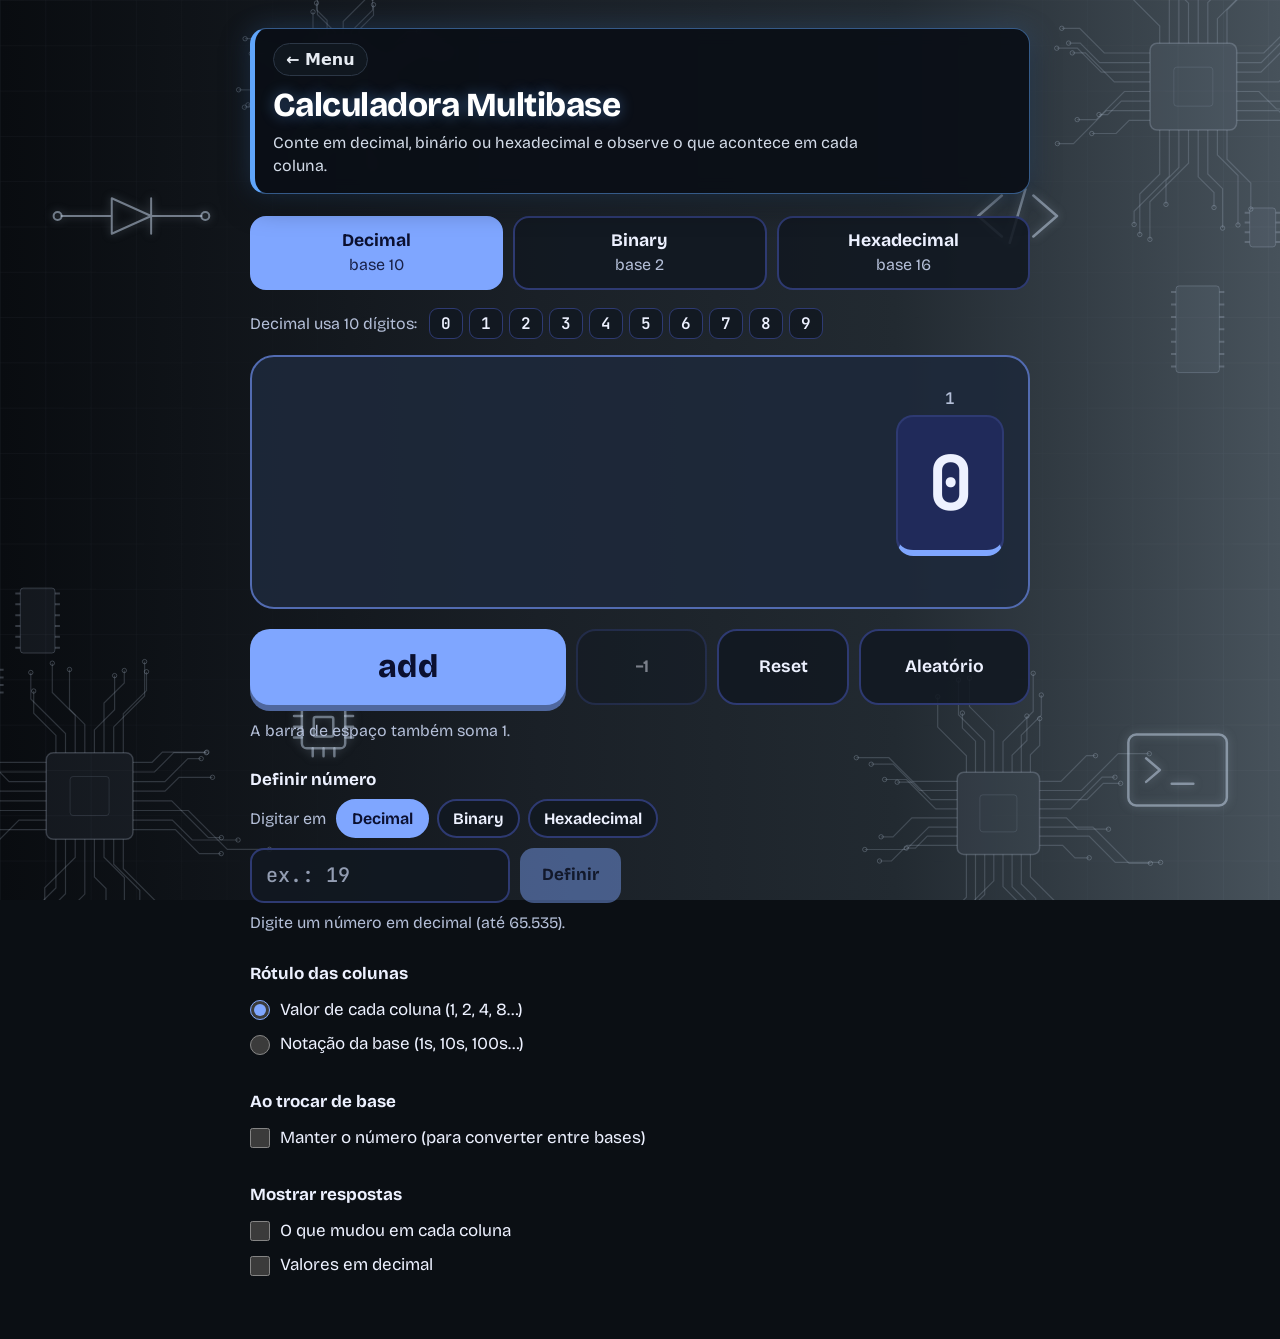
==== 01.html @ b96662c1 "✨ New Feature: Novos Simuladores" ====
<!DOCTYPE html>
<html lang="pt-BR">
<head>
<meta charset="utf-8">
<meta name="viewport" content="width=device-width, initial-scale=1, viewport-fit=cover">
<title>Calculadora Multibase</title>
<link rel="icon" href="data:image/svg+xml,%3Csvg xmlns='http://www.w3.org/2000/svg' viewBox='0 0 100 100'%3E%3Ctext y='.9em' font-size='90'%3E%F0%9F%94%A2%3C/text%3E%3C/svg%3E">
<link rel="stylesheet" href="https://fonts.googleapis.com/css2?family=Bricolage+Grotesque:opsz,wght@12..96,400..800&family=JetBrains+Mono:wght@500..800&display=swap">
<style>
  /* ---------- Tokens ---------- */
  :root {
    --bg: #EEF2F9;
    --surface: #FFFFFF;
    --cell-bg: #FFFFFF;
    --ink: #16204A;
    --muted: #55608A;
    --line: #C9D2EA;
    --acc-dec: #2A62D9;
    --acc-bin: #0A7A63;
    --acc-hex: #8C3FD1;
    --on-acc: #FFFFFF;
    --hilite: #FFC53D;
    --hilite-edge: #C98F00;
    --hilite-ink: #2B1F00;
    --err: #B42318;
    --font-ui: "Bricolage Grotesque", system-ui, -apple-system, "Segoe UI", Roboto, "Helvetica Neue", Arial, sans-serif;
    --font-num: "JetBrains Mono", ui-monospace, "SF Mono", Menlo, Consolas, "Liberation Mono", monospace;
    color-scheme: light;

    box-sizing: border-box;
    padding-top: env(safe-area-inset-top, 0px);
    padding-bottom: env(safe-area-inset-bottom, 0px);
  }
  @media (prefers-color-scheme: dark) {
    :root:not([data-theme="light"]) {
      --bg: #0D1230;
      --surface: #161D47;
      --cell-bg: #212B66;
      --ink: #EDF1FF;
      --muted: #A3AEDD;
      --line: #2E3A72;
      --acc-dec: #7FA6FF;
      --acc-bin: #45D9B4;
      --acc-hex: #C795FF;
      --on-acc: #0B1030;
      --err: #FF9A90;
      color-scheme: dark;
    }
  }
  :root[data-theme="dark"] {
    --bg: #0D1230;
    --surface: #161D47;
    --cell-bg: #212B66;
    --ink: #EDF1FF;
    --muted: #A3AEDD;
    --line: #2E3A72;
    --acc-dec: #7FA6FF;
    --acc-bin: #45D9B4;
    --acc-hex: #C795FF;
    --on-acc: #0B1030;
    --err: #FF9A90;
    color-scheme: dark;
  }

  /* ---------- Base ---------- */
  *, *::before, *::after { box-sizing: inherit; }
  html { scroll-padding-top: env(safe-area-inset-top, 0px); -webkit-text-size-adjust: 100%; }
  body {
    margin: 0;
    background: var(--bg);
    color: var(--ink);
    font-family: var(--font-ui);
    font-size:17px;
    line-height: 1.45;
    --accent: var(--acc-dec);
  }
  body[data-base="2"]  { --accent: var(--acc-bin); }
  body[data-base="16"] { --accent: var(--acc-hex); }
  body { --accent-deep: color-mix(in srgb, var(--accent) 62%, #000); }

  button, input { font: inherit; color: inherit; }
  button { cursor: pointer; }
  button:disabled { cursor: not-allowed; opacity: .45; }
  :focus-visible { outline: 3px solid var(--ink); outline-offset: 3px; border-radius: 6px; }

  .sr {
    position: absolute; width: 1px; height: 1px; margin: -1px; padding: 0;
    overflow: hidden; clip: rect(0 0 0 0); white-space: nowrap; border: 0;
  }

  .app {
    max-width: 820px;
    margin: 0 auto;
    padding: 28px max(20px, env(safe-area-inset-right)) 56px max(20px, env(safe-area-inset-left));
  }

  h1 {
    margin: 0;
    font-size: clamp(1.55rem, 4vw, 2.1rem);
    font-weight: 750;
    letter-spacing: -0.015em;
    line-height: 1.15;
  }
  .lede { margin: 6px 0 0; color: var(--muted); max-width: 60ch; }

  /* ---------- Base selector ---------- */
  .bases {
    display: grid;
    grid-template-columns: repeat(3, 1fr);
    gap: 10px;
    margin-top: 22px;
  }
  .base-btn {
    display: flex; flex-direction: column; align-items: center; gap: 2px;
    padding: 12px 8px;
    background: var(--surface);
    border: 2px solid var(--line);
    border-radius: 16px;
    transition: border-color .15s, background-color .15s, color .15s;
  }
  .base-btn .nm { font-weight: 700; font-size:1.1rem; line-height: 1.2; }
  .base-btn .sub { font-size:1rem; color: var(--muted); }
  .base-btn[data-b="10"] { --a: var(--acc-dec); }
  .base-btn[data-b="2"]  { --a: var(--acc-bin); }
  .base-btn[data-b="16"] { --a: var(--acc-hex); }
  .base-btn:hover { border-color: var(--a); }
  .base-btn[aria-pressed="true"] {
    background: var(--a);
    border-color: var(--a);
    color: var(--on-acc);
  }
  .base-btn[aria-pressed="true"] .sub { color: inherit; opacity: .88; }

  /* ---------- Digits of the system ---------- */
  .digits {
    display: flex; flex-wrap: wrap; align-items: center; gap: 8px 12px;
    margin-top: 18px;
  }
  .digits p { margin: 0; color: var(--muted); font-size:1rem; }
  .chips { display: flex; flex-wrap: wrap; gap: 6px; }
  .chip {
    min-width: 34px; padding: 3px 6px; text-align: center;
    font-family: var(--font-num); font-weight: 600; font-size: 1rem;
    background: var(--surface);
    border: 1.5px solid var(--line);
    border-radius: 9px;
  }
  .chip.letter { border-color: var(--accent); color: var(--accent); }

  /* ---------- Display ---------- */
  .display {
    margin-top: 16px;
    padding: 24px 22px 14px;
    background: var(--surface);
    background: color-mix(in srgb, var(--accent) 10%, var(--surface));
    border: 2px solid var(--line);
    border-color: color-mix(in srgb, var(--accent) 45%, var(--line));
    border-radius: 24px;
  }
  .cols {
    --cell: 100px;
    display: flex;
    gap: 8px;
    overflow-x: auto;
    padding: 4px 2px 6px;
  }
  .col { flex: none; width: var(--cell); display: flex; flex-direction: column; align-items: center; gap: 8px; }
  .cols > .col:first-child { margin-left: auto; }

  .lbl, .wt { white-space: nowrap; line-height: 1; display: flex; justify-content: center; }
  .lbl { font-family: var(--font-num); font-weight: 600; color: var(--muted); height: 22px; align-items: flex-end; }
  .lbl.vert { writing-mode: vertical-rl; transform: rotate(180deg); align-items: flex-start; }
  .wt  { font-size:1rem; color: var(--muted); visibility: hidden; height: 20px; align-items: flex-start; }
  .display.show-dec .wt, .display.show-dec .total { visibility: visible; }

  .cell {
    width: 100%;
    height: calc(var(--cell) * 1.3);
    display: grid; place-items: center;
    background: var(--cell-bg);
    border: 2px solid var(--line);
    border-bottom: 6px solid var(--accent);
    border-radius: calc(var(--cell) * .16);
    font-family: var(--font-num);
    font-weight: 700;
    font-size: calc(var(--cell) * .7);
    line-height: 1;
    font-variant-numeric: tabular-nums;
  }
  .col.changed .cell {
    background: var(--hilite);
    color: var(--hilite-ink);
    border-color: var(--hilite-edge);
    border-bottom-color: var(--hilite-edge);
    box-shadow: 0 0 0 4px rgba(255, 197, 61, .38);
  }

  .total {
    margin: 4px 0 0; min-height: 1.6em; text-align: right;
    font-size:1.05rem; color: var(--muted); visibility: hidden;
  }
  .total strong { color: var(--ink); font-family: var(--font-num); font-weight: 700; }

  @keyframes roll  { from { transform: translateY(26%); opacity: .15; } to { transform: none; opacity: 1; } }
  @keyframes enter { from { transform: translateX(-32px) scale(.85); opacity: 0; } to { transform: none; opacity: 1; } }
  .col.anim .cell { animation: roll .28s cubic-bezier(.2, .8, .3, 1); }
  .col.enter      { animation: enter .34s cubic-bezier(.2, .8, .3, 1); }

  /* ---------- What changed ---------- */
  .log {
    margin: 14px 0 0; padding: 12px 16px;
    background: var(--surface);
    border-left: 5px solid var(--accent);
    border-radius: 6px 14px 14px 6px;
    font-size:1.05rem;
  }
  .log[hidden] { display: none; }

  /* ---------- Controls ---------- */
  .controls {
    display: grid;
    grid-template-columns: 2.4fr 1fr 1fr 1.3fr;
    gap: 10px;
    margin-top: 20px;
  }
  .btn-add {
    height: 76px;
    background: var(--accent);
    color: var(--on-acc);
    border: 0;
    border-radius: 20px;
    font-size: 2rem; font-weight: 800; letter-spacing: .01em;
    box-shadow: 0 6px 0 var(--accent-deep);
    transition: transform .06s, box-shadow .06s;
  }
  .btn-add:active:not(:disabled) { transform: translateY(4px); box-shadow: 0 2px 0 var(--accent-deep); }
  .btn-2 {
    height: 76px;
    background: var(--surface);
    border: 2px solid var(--line);
    border-radius: 20px;
    font-size:1.1rem; font-weight: 650;
  }
  .btn-2:hover:not(:disabled) { border-color: var(--accent); }
  .tip { margin: 14px 0 0; color: var(--muted); font-size:1rem; }

  /* ---------- Set number ---------- */
  .set { margin-top: 26px; }
  .set label { display: block; font-weight: 700; margin-bottom: 6px; }
  .in-bases { display: flex; flex-wrap: wrap; align-items: center; gap: 8px; margin-bottom: 10px; }
  .in-bases span { color: var(--muted); font-size:1rem; margin-right: 2px; }
  .mini {
    padding: 6px 14px;
    background: var(--surface);
    border: 2px solid var(--line);
    border-radius: 999px;
    font-size:1rem; font-weight: 650;
    transition: border-color .15s, background-color .15s, color .15s;
  }
  .mini[data-ib="10"] { --a: var(--acc-dec); }
  .mini[data-ib="2"]  { --a: var(--acc-bin); }
  .mini[data-ib="16"] { --a: var(--acc-hex); }
  .mini:hover { border-color: var(--a); }
  .mini[aria-pressed="true"] { background: var(--a); border-color: var(--a); color: var(--on-acc); }
  .set-row { display: flex; gap: 10px; flex-wrap: wrap; }
  .set input {
    width: min(100%, 260px);
    padding: 11px 14px;
    background: var(--surface);
    border: 2px solid var(--line);
    border-radius: 14px;
    font-family: var(--font-num); font-size:1.25rem; font-weight: 600;
    text-transform: uppercase;
  }
  .set input::placeholder { text-transform: none; color: var(--muted); opacity: .8; font-weight: 500; }
  .set input:focus-visible { border-color: var(--accent); outline-offset: 2px; }
  .set input[aria-invalid="true"] { border-color: var(--err); }
  .btn-set {
    padding: 0 22px;
    background: var(--accent); color: var(--on-acc);
    border: 0; border-radius: 14px; font-weight: 700;
  }
  .msg { margin: 8px 0 0; color: var(--muted); font-size:1rem; min-height: 1.4em; }
  .msg.error { color: var(--err); font-weight: 600; }

  /* ---------- Reveal ---------- */
  .reveal { margin: 28px 0 0; padding: 0; border: 0; }
  .reveal legend { padding: 0; font-weight: 700; margin-bottom: 6px; }
  .reveal label { display: flex; align-items: center; gap: 10px; padding: 5px 0; cursor: pointer; }
  .reveal input { width: 20px; height: 20px; accent-color: var(--accent); margin: 0; }

  /* ---------- Small screens ---------- */
  @media (max-width: 560px) {
    body { font-size:16px; }
    .controls { grid-template-columns: 1fr 1fr 1.3fr; }
    .btn-add { grid-column: 1 / -1; }
    .btn-2 { height: 60px; }
    .display { padding: 18px 12px 10px; border-radius: 20px; }
    .bases { gap: 8px; }
    .base-btn { padding: 12px 4px; }
    .base-btn .nm { font-size:1rem; }
    .base-btn .sub { font-size:1rem; }
    .btn-set { height: 48px; }
  }

  @media (prefers-reduced-motion: reduce) {
    *, *::before, *::after { animation: none !important; transition: none !important; }
  }
</style>
<style>
/* Tema do laboratório: fundo SVG, cabeçalho em painel, fonte mínima 16px */
html{background:#0b0f14;color-scheme:dark}body{background:transparent!important;background-image:none!important}
#bg{position:fixed;left:0;top:0;width:100%;height:100%;z-index:-1;pointer-events:none}
#bg .gl{filter:drop-shadow(0 0 4px rgba(190,205,225,.55))}
:root:not([data-theme="never"]){--bg:transparent;--surface:rgba(18,25,34,.88);--cell-bg:rgba(33,43,102,.75);--ink:#EDF1FF;--muted:#B4BFD8;--line:#2E3A72;--acc-dec:#7FA6FF;--acc-bin:#45D9B4;--acc-hex:#C795FF;--on-acc:#0B1030;--err:#FF9A90;color-scheme:dark}
header.top{display:block;background:rgba(10,15,22,.92);border:1px solid rgba(96,165,250,.5);border-left:5px solid #60a5fa;border-radius:16px;padding:14px 18px 16px;margin:0 0 16px;box-shadow:0 0 26px rgba(96,165,250,.22),0 10px 28px rgba(0,0,0,.5);backdrop-filter:blur(8px);-webkit-backdrop-filter:blur(8px)}
header.top h1{margin:10px 0 4px;color:#fff;text-shadow:0 0 14px rgba(96,165,250,.45)}
header.top p,header.top .lede,header.top .sub{color:#d3dbe8;font-size:16px;margin:6px 0 0}
.back{display:inline-block;padding:6px 12px;border-radius:99px;background:rgba(18,25,34,.85);border:1px solid #2c3746;color:#e6ebf2;text-decoration:none;font:600 16px system-ui,sans-serif}
.back:hover{border-color:#60a5fa;box-shadow:0 0 12px rgba(96,165,250,.3)}
svg text{font-size:calc(var(--fs,16)*1px)}

</style></head>
<body data-base="10"><svg id="bg" aria-hidden="true"></svg>
<main class="app">
  <header class="top"><a class="back" href="index.html" target="_blank" rel="noopener">← Menu</a>
    <h1>Calculadora Multibase</h1>
    <p class="lede">Conte em decimal, binário ou hexadecimal e observe o que acontece em cada coluna.</p>
  </header>

  <div class="bases" role="group" aria-label="Sistema numérico">
    <button type="button" class="base-btn" data-b="10" aria-pressed="true"><span class="nm">Decimal</span><span class="sub">base 10</span></button>
    <button type="button" class="base-btn" data-b="2" aria-pressed="false"><span class="nm">Binary</span><span class="sub">base 2</span></button>
    <button type="button" class="base-btn" data-b="16" aria-pressed="false"><span class="nm">Hexadecimal</span><span class="sub">base 16</span></button>
  </div>

  <div class="digits">
    <p id="digitsLbl"></p>
    <div class="chips" id="chips"></div>
  </div>

  <section class="display" id="display" aria-label="Contador">
    <div class="cols" id="cols"></div>
    <p class="total" id="total"></p>
  </section>

  <p class="log" id="log" hidden></p>

  <div class="controls">
    <button type="button" class="btn-add" id="add">add</button>
    <button type="button" class="btn-2" id="sub" aria-label="Subtrair 1" title="Subtrair 1">−1</button>
    <button type="button" class="btn-2" id="reset">Reset</button>
    <button type="button" class="btn-2" id="rand">Aleatório</button>
  </div>
  <p class="tip">A barra de espaço também soma 1.</p>

  <div class="set">
    <label for="numIn">Definir número</label>
    <div class="in-bases" role="group" aria-label="Base do número digitado">
      <span>Digitar em</span>
      <button type="button" class="mini" data-ib="10" aria-pressed="true">Decimal</button>
      <button type="button" class="mini" data-ib="2" aria-pressed="false">Binary</button>
      <button type="button" class="mini" data-ib="16" aria-pressed="false">Hexadecimal</button>
    </div>
    <div class="set-row">
      <input id="numIn" type="text" inputmode="numeric" autocomplete="off" autocapitalize="characters" spellcheck="false" maxlength="24" aria-describedby="numMsg">
      <button type="button" class="btn-set" id="setBtn" disabled>Definir</button>
    </div>
    <p class="msg" id="numMsg"></p>
  </div>

  <fieldset class="reveal">
    <legend>Rótulo das colunas</legend>
    <label><input type="radio" name="lblMode" value="value" checked> Valor de cada coluna (1, 2, 4, 8…)</label>
    <label><input type="radio" name="lblMode" value="base"> Notação da base (1s, 10s, 100s…)</label>
  </fieldset>

  <fieldset class="reveal">
    <legend>Ao trocar de base</legend>
    <label><input type="checkbox" id="keepToggle"> Manter o número (para converter entre bases)</label>
  </fieldset>

  <fieldset class="reveal">
    <legend>Mostrar respostas</legend>
    <label><input type="checkbox" id="chgToggle"> O que mudou em cada coluna</label>
    <label><input type="checkbox" id="decToggle"> Valores em decimal</label>
  </fieldset>

  <p class="sr" id="live" aria-live="polite"></p>
</main>

<script>
(function () {
  'use strict';

  var MAX = 65535; // 16 bits: FFFF em hexadecimal, 16 dígitos em binário
  var BASES = {
    10: { pt: 'decimal',     plural: 'decimais',     digits: '0 a 9',         count: 10, ex: '19',    rand: [10, 99] },
    2:  { pt: 'binário',     plural: 'binários',     digits: '0 e 1',         count: 2,  ex: '10011', rand: [2, 63] },
    16: { pt: 'hexadecimal', plural: 'hexadecimais', digits: '0 a 9 e A a F', count: 16, ex: '1F',    rand: [16, 255] }
  };

  var state = { value: 0, base: 10, showChg: false, showDec: false, labelMode: 'value', inBase: 10, keepOnSwitch: false };
  var lastEv = { type: 'init' };

  function $(id) { return document.getElementById(id); }
  var colsEl = $('cols'), displayEl = $('display'), totalEl = $('total'), logEl = $('log');
  var addBtn = $('add'), subBtn = $('sub'), numIn = $('numIn'), setBtn = $('setBtn'), numMsg = $('numMsg');
  var baseBtns = document.querySelectorAll('.base-btn');

  function toStr(v, b) { return v.toString(b).toUpperCase(); }
  function fmt(n) { return n.toLocaleString('pt-BR'); }
  function cap(s) { return s.charAt(0).toUpperCase() + s.slice(1); }
  function zeros(n) { return new Array(n + 1).join('0'); }
  // Rótulo da coluna p: "value" = valor em decimal (1, 2, 4, 8...); "base" = notação da base (1s, 10s, 100s...)
  function colLabel(p) {
    return state.labelMode === 'value' ? fmt(Math.pow(state.base, p)) : '1' + zeros(p) + 's';
  }
  function colRef(p) {
    return state.labelMode === 'value' ? 'coluna do ' + fmt(Math.pow(state.base, p)) : 'coluna de ' + colLabel(p);
  }
  function fitFont(len, cell, max) { return Math.max(8, Math.min(max, cell / (len * 0.6) * 0.95)); }

  /* ----- Chips with the digits of the current system ----- */
  function renderChips() {
    var b = state.base, html = '';
    for (var i = 0; i < b; i++) {
      html += '<span class="chip' + (i > 9 ? ' letter' : '') + '">' + i.toString(16).toUpperCase() + '</span>';
    }
    $('chips').innerHTML = html;
    $('digitsLbl').textContent = cap(BASES[b].pt) + ' usa ' + BASES[b].count + ' dígitos:';
  }

  /* ----- Text describing what happened to each column ----- */
  function describe(ev, s, ps) {
    var pt = BASES[state.base].pt;
    if (ev.type === 'init')   return 'Clique em add para começar a contar em ' + pt + '.';
    if (ev.type === 'reset')  return 'Contador zerado.';
    if (ev.type === 'base')   return 'O número não mudou, só a forma de escrevê-lo: agora em ' + pt + '.';
    if (ev.type === 'set' && ev.inBase && ev.inBase !== state.base) {
      return 'Você digitou ' + toStr(state.value, ev.inBase) + ' (' + BASES[ev.inBase].pt + '), que em ' + pt + ' é ' + s + '.';
    }
    if (ev.type === 'random' || ev.type === 'set') return 'Contador definido para ' + s + ' (' + pt + ').';

    var parts = [], n = s.length, pn = ps.length, unchanged = 0;
    for (var p = 0; p < Math.max(n, pn); p++) {
      var cur = p < n  ? s.charAt(n - 1 - p)   : null;
      var old = p < pn ? ps.charAt(pn - 1 - p) : null;
      if (cur === old) { if (cur !== null) unchanged++; continue; }
      var ref = colRef(p);
      if (cur === null) parts.push('A ' + ref + ' ficou oculta (era ' + old + ').');
      else parts.push('A ' + ref + ' mudou de ' + (old === null ? '(oculto) 0' : old) + ' para ' + cur + '.');
    }
    if (unchanged > 0 && parts.length) parts.push(unchanged === 1 ? 'A outra coluna permaneceu igual.' : 'As outras colunas permaneceram iguais.');
    return parts.join(' ');
  }

  /* ----- Render ----- */
  function render(ev, animate) {
    var b = state.base, s = toStr(state.value, b), n = s.length, pt = BASES[b].pt;
    var ps = (ev.prev != null) ? toStr(ev.prev, b) : null;
    var arith = (ev.type === 'add' || ev.type === 'sub') && ps !== null;

    document.body.setAttribute('data-base', b);
    for (var k = 0; k < baseBtns.length; k++) {
      baseBtns[k].setAttribute('aria-pressed', String(Number(baseBtns[k].getAttribute('data-b')) === b));
    }

    var GAP = 8;
    var avail = colsEl.clientWidth || 640;
    var cell = Math.max(30, Math.min(108, Math.floor((avail - 4 - (n - 1) * GAP) / n)));
    colsEl.style.setProperty('--cell', cell + 'px');

    // Se o maior rótulo não cabe na largura da coluna, todos os rótulos ficam na vertical.
    var maxLbl = colLabel(n - 1).length;
    var vert = fitFont(maxLbl, cell, 16) < 9;
    var vFont = 12, vHeight = Math.ceil(maxLbl * vFont * 0.62) + 6;
    // "vale N" só cabe por extenso em colunas largas; nas estreitas mostra só o número.
    var wtPrefix = fitFont(('vale ' + fmt(Math.pow(b, n - 1))).length, cell, 14) >= 10 ? 'vale ' : '';
    var lblFont = fitFont(maxLbl, cell, 16).toFixed(1);
    var wtFont = fitFont((wtPrefix + fmt(Math.pow(b, n - 1))).length, cell, 14).toFixed(1);

    var html = '';
    for (var i = 0; i < n; i++) {
      var p = n - 1 - i, d = s.charAt(i), cls = 'col', changed = false, isNew = false;
      if (arith) {
        var pd = p < ps.length ? ps.charAt(ps.length - 1 - p) : null;
        changed = (pd !== d);
        isNew = (pd === null);
      }
      if (changed) cls += ' changed';
      if (animate) {
        if (isNew) cls += ' enter';
        else if (changed || !arith) cls += ' anim';
      }
      var lbl = colLabel(p);
      var wt = wtPrefix + fmt(Math.pow(b, p));
      // No modo "valor", o rótulo já é o valor decimal da coluna; a linha "vale N" seria redundante.
      var wtHtml = state.labelMode === 'base'
        ? '<span class="wt" style="font-size:' + wtFont + 'px">' + wt + '</span>'
        : '';
      html += '<div class="' + cls + '">' +
        (vert
          ? '<span class="lbl vert" style="font-size:' + vFont + 'px;height:' + vHeight + 'px">' + lbl + '</span>'
          : '<span class="lbl" style="font-size:' + lblFont + 'px">' + lbl + '</span>') +
        '<div class="cell">' + d + '</div>' + wtHtml +
        '</div>';
    }
    colsEl.innerHTML = html;
    colsEl.scrollLeft = colsEl.scrollWidth; // em telas estreitas, mantém a coluna do 1 à vista

    displayEl.classList.toggle('show-dec', state.showDec);
    totalEl.innerHTML = (b === 10) ? '' : s + ' em ' + pt + ' = <strong>' + fmt(state.value) + '</strong> em decimal';

    logEl.hidden = !state.showChg;
    if (state.showChg) logEl.textContent = describe(ev, s, ps);

    addBtn.disabled = state.value >= MAX;
    subBtn.disabled = state.value <= 0;
    $('live').textContent = 'Contador: ' + s.split('').join(' ') + ' em ' + pt;
  }

  /* ----- Actions ----- */
  function go(type, v, inBase) {
    var prev = state.value;
    state.value = v;
    lastEv = { type: type, prev: prev, inBase: inBase };
    render(lastEv, true);
  }
  function add() { if (state.value < MAX) go('add', state.value + 1); }
  function sub() { if (state.value > 0)   go('sub', state.value - 1); }
  function reset() { go('reset', 0); }
  function randomize() {
    var r = BASES[state.base].rand, v;
    do { v = r[0] + Math.floor(Math.random() * (r[1] - r[0] + 1)); } while (v === state.value);
    go('random', v);
  }
  function setBase(b) {
    if (b === state.base) return;
    state.base = b;
    state.inBase = b; // o campo "Definir número" volta a seguir a base escolhida no topo
    if (state.keepOnSwitch) {
      lastEv = { type: 'base' };          // mesmo número, escrito na nova base
    } else {
      state.value = 0;                    // padrão: trocar de base zera o contador
      lastEv = { type: 'reset' };
    }
    renderChips();
    syncInBase();
    resetInput();
    render(lastEv, true);
  }

  /* ----- Set number (with validation) ----- */
  function validate(raw) {
    var s = raw.replace(/[\s_]/g, '').toUpperCase();
    if (!s) return { empty: true };
    var b = state.inBase, B = BASES[b], allowed = '0123456789ABCDEF'.slice(0, b);
    for (var i = 0; i < s.length; i++) {
      if (allowed.indexOf(s.charAt(i)) < 0) {
        return { error: '“' + s.charAt(i) + '” não é um dígito ' + B.pt + '. Os dígitos ' + B.plural + ' são ' + B.digits + '.' };
      }
    }
    var v = parseInt(s, b);
    if (v > MAX) return { error: 'O valor máximo desta calculadora é ' + fmt(MAX) + ' em decimal (' + toStr(MAX, 16) + ' em hexadecimal).' };
    return { value: v };
  }
  function maxText() {
    var b = state.inBase;
    return b === 16 ? toStr(MAX, 16) : b === 2 ? toStr(MAX, 2).length + ' dígitos' : fmt(MAX);
  }
  function syncInBase() {
    var bs = document.querySelectorAll('.mini');
    for (var i = 0; i < bs.length; i++) {
      bs[i].setAttribute('aria-pressed', String(Number(bs[i].getAttribute('data-ib')) === state.inBase));
    }
    numIn.inputMode = (state.inBase === 16) ? 'text' : 'numeric';
  }
  function showHint() {
    var B = BASES[state.inBase];
    numMsg.className = 'msg';
    numMsg.textContent = 'Digite um número em ' + B.pt + ' (até ' + maxText() + ').';
    numIn.setAttribute('aria-invalid', 'false');
    numIn.placeholder = 'ex.: ' + B.ex;
  }
  function resetInput() { numIn.value = ''; setBtn.disabled = true; showHint(); }
  function onInput() {
    var r = validate(numIn.value);
    if (r.error) {
      numMsg.className = 'msg error';
      numMsg.textContent = r.error;
      numIn.setAttribute('aria-invalid', 'true');
    } else {
      showHint();
    }
    setBtn.disabled = (r.value === undefined);
  }
  function doSet() {
    var r = validate(numIn.value);
    if (r.value === undefined) return;
    go('set', r.value, state.inBase);
    resetInput();
  }

  /* ----- Wiring ----- */
  addBtn.addEventListener('click', add);
  subBtn.addEventListener('click', sub);
  $('reset').addEventListener('click', reset);
  $('rand').addEventListener('click', randomize);
  setBtn.addEventListener('click', doSet);
  numIn.addEventListener('input', onInput);
  var miniBtns = document.querySelectorAll('.mini');
  for (var m = 0; m < miniBtns.length; m++) {
    miniBtns[m].addEventListener('click', function () {
      state.inBase = Number(this.getAttribute('data-ib'));
      syncInBase();
      onInput(); // revalida o que já foi digitado na nova base
    });
  }
  numIn.addEventListener('keydown', function (e) { if (e.key === 'Enter') { e.preventDefault(); doSet(); } });
  for (var i = 0; i < baseBtns.length; i++) {
    baseBtns[i].addEventListener('click', function () { setBase(Number(this.getAttribute('data-b'))); });
  }
  var radios = document.querySelectorAll('input[name="lblMode"]');
  for (var r = 0; r < radios.length; r++) {
    radios[r].addEventListener('change', function () { if (this.checked) { state.labelMode = this.value; render(lastEv, false); } });
  }
  $('keepToggle').addEventListener('change', function () { state.keepOnSwitch = this.checked; });
  $('chgToggle').addEventListener('change', function () { state.showChg = this.checked; render(lastEv, false); });
  $('decToggle').addEventListener('change', function () { state.showDec = this.checked; render(lastEv, false); });

  document.addEventListener('keydown', function (e) {
    if (e.ctrlKey || e.metaKey || e.altKey || e.repeat) return;
    if (e.target !== document.body && e.target !== document.documentElement) return;
    if (e.key === ' ' || e.key === 'Enter' || e.key === '+') { e.preventDefault(); add(); }
    else if (e.key === '-') { e.preventDefault(); sub(); }
  });

  var raf = 0;
  window.addEventListener('resize', function () {
    cancelAnimationFrame(raf);
    raf = requestAnimationFrame(function () { render(lastEv, false); });
  });

  /* ----- Start ----- */
  renderChips();
  syncInBase();
  showHint();
  render(lastEv, false);
})();
</script>
<script>
(function(){
function R(s){return function(){return(s=(s*16807)%2147483647)/2147483647}}
function draw(){
const W=innerWidth,H=innerHeight,m=W<700,s=Math.max(.7,Math.min(1.15,W/1300)),b=88*s,n=m?6:8,L=a=>`rgba(190,205,225,${a})`,f=v=>v.toFixed(1);
function chip(cx,cy,b,seed,n){const r=R(seed),h=b/2,g=b/(n+1);let p="";
[[0,-1],[0,1],[-1,0],[1,0]].forEach(([dx,dy])=>{for(let i=1;i<=n;i++){const k=i-(n+1)/2,tx=-dy,ty=dx,sg=k<0?-1:1;
let x=cx+dx*h+tx*k*g,y=cy+dy*h+ty*k*g;const pts=[[x,y]];
x+=dx*b*.08;y+=dy*b*.08;pts.push([x,y]);
const l1=b*(.12+r()*.45),d=b*(.1+r()*.35),l2=b*(.1+r()*.5);
x+=dx*l1;y+=dy*l1;pts.push([x,y]);x+=(dx+tx*sg)*d;y+=(dy+ty*sg)*d;pts.push([x,y]);x+=dx*l2;y+=dy*l2;pts.push([x,y]);
p+=`<polyline points="${pts.map(q=>f(q[0])+","+f(q[1])).join(" ")}" fill="none" stroke="${L(.2)}" stroke-width="1.2"/><circle cx="${f(x)}" cy="${f(y)}" r="2.2" fill="none" stroke="${L(.26)}"/>`}});
return `<rect x="${cx-h}" y="${cy-h}" width="${b}" height="${b}" rx="${b*.08}" fill="${L(.06)}" stroke="${L(.24)}" stroke-width="1.5"/><rect x="${cx-h*.45}" y="${cy-h*.45}" width="${h*.9}" height="${h*.9}" rx="3" fill="none" stroke="${L(.12)}"/>`+p}
function dip(x,y,w,h,n){let p=`<rect x="${x}" y="${y}" width="${w}" height="${h}" rx="3" fill="${L(.06)}" stroke="${L(.22)}"/>`;for(let i=0;i<n;i++){const yy=y+h*(i+.5)/n;p+=`<path d="M${x-5} ${yy}H${x}M${x+w} ${yy}H${x+w+5}" stroke="${L(.24)}" stroke-width="2"/>`}return p}
const G=(a,w)=>`<g class="gl" fill="none" stroke="${L(a)}" stroke-width="${w}" stroke-linecap="round" stroke-linejoin="round">`;
function diode(x,y){const k=s;return G(.55,2)+`<circle cx="${x}" cy="${y}" r="4"/><circle cx="${x+150*k}" cy="${y}" r="4"/><path d="M${x+4} ${y}H${x+55*k}M${x+95*k} ${y}H${x+146*k}M${x+95*k} ${y-18*k}V${y+18*k}M${x+55*k} ${y-18*k}L${x+95*k} ${y}L${x+55*k} ${y+18*k}Z"/></g>`}
function code(x,y){const k=s*.8;return G(.55,2.5)+`<path d="M${x-20*k} ${y-26*k}L${x-50*k} ${y}L${x-20*k} ${y+26*k}M${x+20*k} ${y-26*k}L${x+50*k} ${y}L${x+20*k} ${y+26*k}M${x+10*k} ${y-34*k}L${x-10*k} ${y+34*k}"/></g>`}
function term(x,y){const k=s;return G(.55,2.5)+`<rect x="${x-50*k}" y="${y-36*k}" width="${100*k}" height="${72*k}" rx="${8*k}"/><path d="M${x-32*k} ${y-12*k}L${x-18*k} ${y}L${x-32*k} ${y+12*k}M${x-6*k} ${y+14*k}H${x+16*k}"/></g>`}
function icon(x,y){const h=22*s;let p=`<rect x="${x-h}" y="${y-h}" width="${2*h}" height="${2*h}" rx="${5*s}"/><rect x="${x-h*.45}" y="${y-h*.45}" width="${h*.9}" height="${h*.9}" rx="2"/>`;for(let i=-1;i<=1;i++){const o=i*h*.5;p+=`<path d="M${x+o} ${y-h}v${-8*s}M${x+o} ${y+h}v${8*s}M${x-h} ${y+o}h${-8*s}M${x+h} ${y+o}h${8*s}"/>`}return G(.5,2.5)+p+`</g>`}
let o=`<defs><linearGradient id="bgg" x1="0" x2="1" y1="0" y2="0"><stop offset="0" stop-color="#090c10"/><stop offset=".42" stop-color="#1a2027"/><stop offset=".7" stop-color="#222a31"/><stop offset="1" stop-color="#47525b"/></linearGradient><linearGradient id="gmg" x1="0" x2="1" y1="0" y2="0"><stop offset="0" stop-color="#fff"/><stop offset=".3" stop-color="#000"/><stop offset=".7" stop-color="#000"/><stop offset="1" stop-color="#fff"/></linearGradient><mask id="gm"><rect width="${W}" height="${H}" fill="url(#gmg)"/></mask><pattern id="gp" width="${46*s}" height="${46*s}" patternUnits="userSpaceOnUse"><path d="M${46*s} 0H0V${46*s}" fill="none" stroke="${L(.08)}"/></pattern></defs><rect width="${W}" height="${H}" fill="url(#bgg)"/><rect width="${W}" height="${H}" fill="url(#gp)" mask="url(#gm)"/>`;
const c1x=Math.max(b*.8,W*.07),c1y=H-b*1.2;
o+=chip(c1x,c1y,b,11,n)+dip(c1x-b*.8,c1y-b*2.4,b*.4,b*.75,6)+dip(c1x-b*1.3,c1y-b*1.5,b*.25,b*.35,4)+icon(c1x+b*2.7,c1y-b*.8);
o+=diode(m?8:W*.045,m?H*.14:H*.24);
if(!m)o+=chip(W*.265,b*.85,b*.65,23,6);
o+=chip(W-b,b,b,37,n)+dip(W-b*1.2,b*3.3,b*.5,b,7)+dip(W-b*.35,b*2.4,b*.3,b*.45,4);
o+=code(m?W*.45:W*.795,m?H*.2:H*.24);
o+=chip(m?W*.72:W*.78,H-b,b*.95,51,n)+term(m?W*.86:W*.92,H-b*1.5);
const sv=document.getElementById("bg");sv.innerHTML=o}
let lw=0,lh=0;function go(){const w=innerWidth,h=innerHeight;if(w==lw&&Math.abs(h-lh)<120)return;lw=w;lh=h;draw()}
addEventListener("resize",go);go()})();
</script><script>
(function(){function fit(){document.querySelectorAll("svg[viewBox]").forEach(s=>{const w=s.getBoundingClientRect().width,v=s.viewBox.baseVal.width;if(w&&v)s.style.setProperty("--fs",(16*v/w).toFixed(2))})}
addEventListener("resize",fit);new MutationObserver(fit).observe(document.body,{childList:true,subtree:true,attributes:true,attributeFilter:["hidden"]});fit()})();
</script></body>
</html>
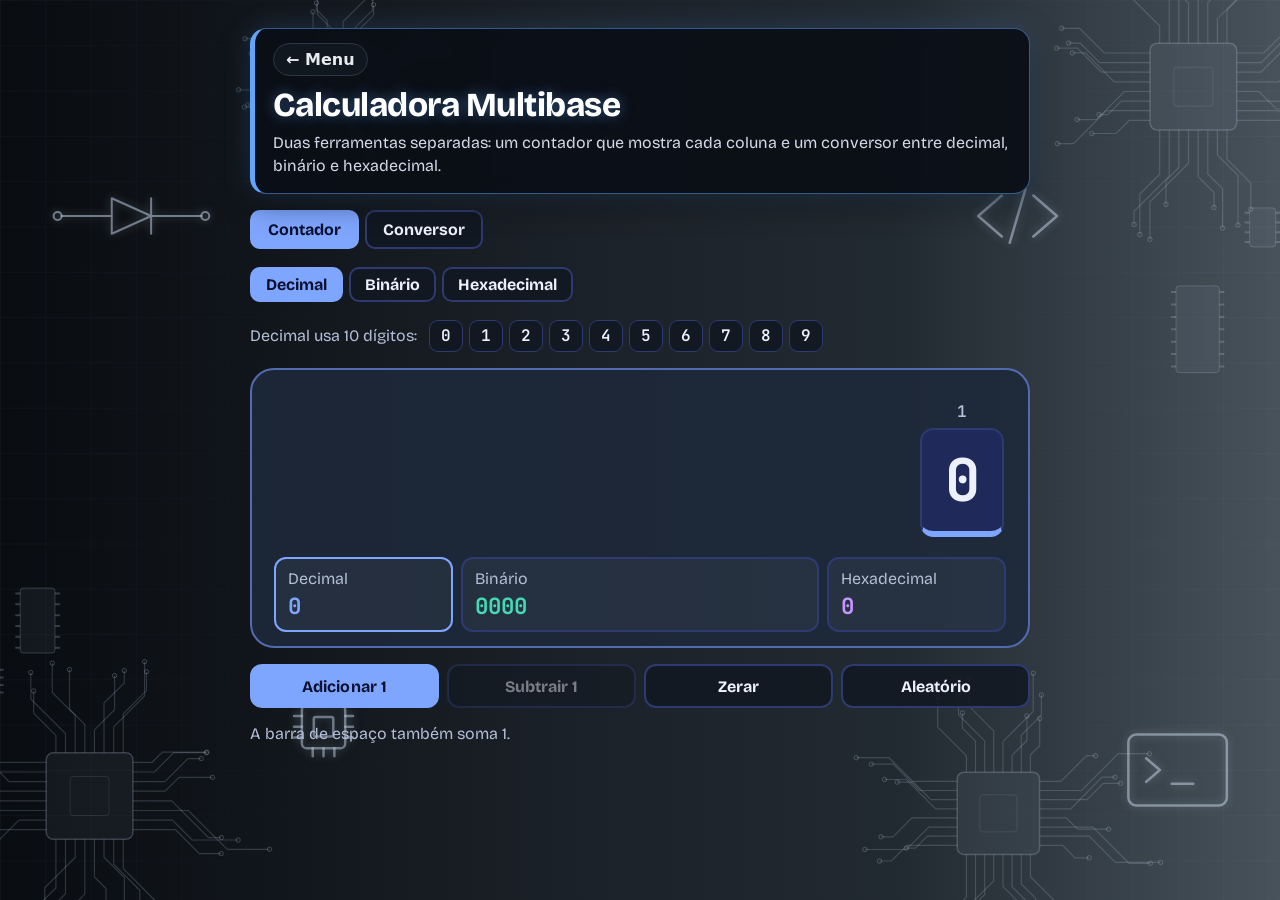
==== commit 2d00a9fd: "🐛 FIX: Correções e padronizações" ====
--- a/01.html
+++ b/01.html
@@ -1,686 +1,2046 @@
-<!DOCTYPE html>
+<!doctype html>
 <html lang="pt-BR">
-<head>
-<meta charset="utf-8">
-<meta name="viewport" content="width=device-width, initial-scale=1, viewport-fit=cover">
-<title>Calculadora Multibase</title>
-<link rel="icon" href="data:image/svg+xml,%3Csvg xmlns='http://www.w3.org/2000/svg' viewBox='0 0 100 100'%3E%3Ctext y='.9em' font-size='90'%3E%F0%9F%94%A2%3C/text%3E%3C/svg%3E">
-<link rel="stylesheet" href="https://fonts.googleapis.com/css2?family=Bricolage+Grotesque:opsz,wght@12..96,400..800&family=JetBrains+Mono:wght@500..800&display=swap">
-<style>
-  /* ---------- Tokens ---------- */
-  :root {
-    --bg: #EEF2F9;
-    --surface: #FFFFFF;
-    --cell-bg: #FFFFFF;
-    --ink: #16204A;
-    --muted: #55608A;
-    --line: #C9D2EA;
-    --acc-dec: #2A62D9;
-    --acc-bin: #0A7A63;
-    --acc-hex: #8C3FD1;
-    --on-acc: #FFFFFF;
-    --hilite: #FFC53D;
-    --hilite-edge: #C98F00;
-    --hilite-ink: #2B1F00;
-    --err: #B42318;
-    --font-ui: "Bricolage Grotesque", system-ui, -apple-system, "Segoe UI", Roboto, "Helvetica Neue", Arial, sans-serif;
-    --font-num: "JetBrains Mono", ui-monospace, "SF Mono", Menlo, Consolas, "Liberation Mono", monospace;
-    color-scheme: light;
-
-    box-sizing: border-box;
-    padding-top: env(safe-area-inset-top, 0px);
-    padding-bottom: env(safe-area-inset-bottom, 0px);
-  }
-  @media (prefers-color-scheme: dark) {
-    :root:not([data-theme="light"]) {
-      --bg: #0D1230;
-      --surface: #161D47;
-      --cell-bg: #212B66;
-      --ink: #EDF1FF;
-      --muted: #A3AEDD;
-      --line: #2E3A72;
-      --acc-dec: #7FA6FF;
-      --acc-bin: #45D9B4;
-      --acc-hex: #C795FF;
-      --on-acc: #0B1030;
-      --err: #FF9A90;
-      color-scheme: dark;
-    }
-  }
-  :root[data-theme="dark"] {
-    --bg: #0D1230;
-    --surface: #161D47;
-    --cell-bg: #212B66;
-    --ink: #EDF1FF;
-    --muted: #A3AEDD;
-    --line: #2E3A72;
-    --acc-dec: #7FA6FF;
-    --acc-bin: #45D9B4;
-    --acc-hex: #C795FF;
-    --on-acc: #0B1030;
-    --err: #FF9A90;
-    color-scheme: dark;
-  }
-
-  /* ---------- Base ---------- */
-  *, *::before, *::after { box-sizing: inherit; }
-  html { scroll-padding-top: env(safe-area-inset-top, 0px); -webkit-text-size-adjust: 100%; }
-  body {
-    margin: 0;
-    background: var(--bg);
-    color: var(--ink);
-    font-family: var(--font-ui);
-    font-size:17px;
-    line-height: 1.45;
-    --accent: var(--acc-dec);
-  }
-  body[data-base="2"]  { --accent: var(--acc-bin); }
-  body[data-base="16"] { --accent: var(--acc-hex); }
-  body { --accent-deep: color-mix(in srgb, var(--accent) 62%, #000); }
-
-  button, input { font: inherit; color: inherit; }
-  button { cursor: pointer; }
-  button:disabled { cursor: not-allowed; opacity: .45; }
-  :focus-visible { outline: 3px solid var(--ink); outline-offset: 3px; border-radius: 6px; }
-
-  .sr {
-    position: absolute; width: 1px; height: 1px; margin: -1px; padding: 0;
-    overflow: hidden; clip: rect(0 0 0 0); white-space: nowrap; border: 0;
-  }
-
-  .app {
-    max-width: 820px;
-    margin: 0 auto;
-    padding: 28px max(20px, env(safe-area-inset-right)) 56px max(20px, env(safe-area-inset-left));
-  }
-
-  h1 {
-    margin: 0;
-    font-size: clamp(1.55rem, 4vw, 2.1rem);
-    font-weight: 750;
-    letter-spacing: -0.015em;
-    line-height: 1.15;
-  }
-  .lede { margin: 6px 0 0; color: var(--muted); max-width: 60ch; }
-
-  /* ---------- Base selector ---------- */
-  .bases {
-    display: grid;
-    grid-template-columns: repeat(3, 1fr);
-    gap: 10px;
-    margin-top: 22px;
-  }
-  .base-btn {
-    display: flex; flex-direction: column; align-items: center; gap: 2px;
-    padding: 12px 8px;
-    background: var(--surface);
-    border: 2px solid var(--line);
-    border-radius: 16px;
-    transition: border-color .15s, background-color .15s, color .15s;
-  }
-  .base-btn .nm { font-weight: 700; font-size:1.1rem; line-height: 1.2; }
-  .base-btn .sub { font-size:1rem; color: var(--muted); }
-  .base-btn[data-b="10"] { --a: var(--acc-dec); }
-  .base-btn[data-b="2"]  { --a: var(--acc-bin); }
-  .base-btn[data-b="16"] { --a: var(--acc-hex); }
-  .base-btn:hover { border-color: var(--a); }
-  .base-btn[aria-pressed="true"] {
-    background: var(--a);
-    border-color: var(--a);
-    color: var(--on-acc);
-  }
-  .base-btn[aria-pressed="true"] .sub { color: inherit; opacity: .88; }
-
-  /* ---------- Digits of the system ---------- */
-  .digits {
-    display: flex; flex-wrap: wrap; align-items: center; gap: 8px 12px;
-    margin-top: 18px;
-  }
-  .digits p { margin: 0; color: var(--muted); font-size:1rem; }
-  .chips { display: flex; flex-wrap: wrap; gap: 6px; }
-  .chip {
-    min-width: 34px; padding: 3px 6px; text-align: center;
-    font-family: var(--font-num); font-weight: 600; font-size: 1rem;
-    background: var(--surface);
-    border: 1.5px solid var(--line);
-    border-radius: 9px;
-  }
-  .chip.letter { border-color: var(--accent); color: var(--accent); }
-
-  /* ---------- Display ---------- */
-  .display {
-    margin-top: 16px;
-    padding: 24px 22px 14px;
-    background: var(--surface);
-    background: color-mix(in srgb, var(--accent) 10%, var(--surface));
-    border: 2px solid var(--line);
-    border-color: color-mix(in srgb, var(--accent) 45%, var(--line));
-    border-radius: 24px;
-  }
-  .cols {
-    --cell: 100px;
-    display: flex;
-    gap: 8px;
-    overflow-x: auto;
-    padding: 4px 2px 6px;
-  }
-  .col { flex: none; width: var(--cell); display: flex; flex-direction: column; align-items: center; gap: 8px; }
-  .cols > .col:first-child { margin-left: auto; }
-
-  .lbl, .wt { white-space: nowrap; line-height: 1; display: flex; justify-content: center; }
-  .lbl { font-family: var(--font-num); font-weight: 600; color: var(--muted); height: 22px; align-items: flex-end; }
-  .lbl.vert { writing-mode: vertical-rl; transform: rotate(180deg); align-items: flex-start; }
-  .wt  { font-size:1rem; color: var(--muted); visibility: hidden; height: 20px; align-items: flex-start; }
-  .display.show-dec .wt, .display.show-dec .total { visibility: visible; }
-
-  .cell {
-    width: 100%;
-    height: calc(var(--cell) * 1.3);
-    display: grid; place-items: center;
-    background: var(--cell-bg);
-    border: 2px solid var(--line);
-    border-bottom: 6px solid var(--accent);
-    border-radius: calc(var(--cell) * .16);
-    font-family: var(--font-num);
-    font-weight: 700;
-    font-size: calc(var(--cell) * .7);
-    line-height: 1;
-    font-variant-numeric: tabular-nums;
-  }
-  .col.changed .cell {
-    background: var(--hilite);
-    color: var(--hilite-ink);
-    border-color: var(--hilite-edge);
-    border-bottom-color: var(--hilite-edge);
-    box-shadow: 0 0 0 4px rgba(255, 197, 61, .38);
-  }
-
-  .total {
-    margin: 4px 0 0; min-height: 1.6em; text-align: right;
-    font-size:1.05rem; color: var(--muted); visibility: hidden;
-  }
-  .total strong { color: var(--ink); font-family: var(--font-num); font-weight: 700; }
-
-  @keyframes roll  { from { transform: translateY(26%); opacity: .15; } to { transform: none; opacity: 1; } }
-  @keyframes enter { from { transform: translateX(-32px) scale(.85); opacity: 0; } to { transform: none; opacity: 1; } }
-  .col.anim .cell { animation: roll .28s cubic-bezier(.2, .8, .3, 1); }
-  .col.enter      { animation: enter .34s cubic-bezier(.2, .8, .3, 1); }
-
-  /* ---------- What changed ---------- */
-  .log {
-    margin: 14px 0 0; padding: 12px 16px;
-    background: var(--surface);
-    border-left: 5px solid var(--accent);
-    border-radius: 6px 14px 14px 6px;
-    font-size:1.05rem;
-  }
-  .log[hidden] { display: none; }
-
-  /* ---------- Controls ---------- */
-  .controls {
-    display: grid;
-    grid-template-columns: 2.4fr 1fr 1fr 1.3fr;
-    gap: 10px;
-    margin-top: 20px;
-  }
-  .btn-add {
-    height: 76px;
-    background: var(--accent);
-    color: var(--on-acc);
-    border: 0;
-    border-radius: 20px;
-    font-size: 2rem; font-weight: 800; letter-spacing: .01em;
-    box-shadow: 0 6px 0 var(--accent-deep);
-    transition: transform .06s, box-shadow .06s;
-  }
-  .btn-add:active:not(:disabled) { transform: translateY(4px); box-shadow: 0 2px 0 var(--accent-deep); }
-  .btn-2 {
-    height: 76px;
-    background: var(--surface);
-    border: 2px solid var(--line);
-    border-radius: 20px;
-    font-size:1.1rem; font-weight: 650;
-  }
-  .btn-2:hover:not(:disabled) { border-color: var(--accent); }
-  .tip { margin: 14px 0 0; color: var(--muted); font-size:1rem; }
-
-  /* ---------- Set number ---------- */
-  .set { margin-top: 26px; }
-  .set label { display: block; font-weight: 700; margin-bottom: 6px; }
-  .in-bases { display: flex; flex-wrap: wrap; align-items: center; gap: 8px; margin-bottom: 10px; }
-  .in-bases span { color: var(--muted); font-size:1rem; margin-right: 2px; }
-  .mini {
-    padding: 6px 14px;
-    background: var(--surface);
-    border: 2px solid var(--line);
-    border-radius: 999px;
-    font-size:1rem; font-weight: 650;
-    transition: border-color .15s, background-color .15s, color .15s;
-  }
-  .mini[data-ib="10"] { --a: var(--acc-dec); }
-  .mini[data-ib="2"]  { --a: var(--acc-bin); }
-  .mini[data-ib="16"] { --a: var(--acc-hex); }
-  .mini:hover { border-color: var(--a); }
-  .mini[aria-pressed="true"] { background: var(--a); border-color: var(--a); color: var(--on-acc); }
-  .set-row { display: flex; gap: 10px; flex-wrap: wrap; }
-  .set input {
-    width: min(100%, 260px);
-    padding: 11px 14px;
-    background: var(--surface);
-    border: 2px solid var(--line);
-    border-radius: 14px;
-    font-family: var(--font-num); font-size:1.25rem; font-weight: 600;
-    text-transform: uppercase;
-  }
-  .set input::placeholder { text-transform: none; color: var(--muted); opacity: .8; font-weight: 500; }
-  .set input:focus-visible { border-color: var(--accent); outline-offset: 2px; }
-  .set input[aria-invalid="true"] { border-color: var(--err); }
-  .btn-set {
-    padding: 0 22px;
-    background: var(--accent); color: var(--on-acc);
-    border: 0; border-radius: 14px; font-weight: 700;
-  }
-  .msg { margin: 8px 0 0; color: var(--muted); font-size:1rem; min-height: 1.4em; }
-  .msg.error { color: var(--err); font-weight: 600; }
-
-  /* ---------- Reveal ---------- */
-  .reveal { margin: 28px 0 0; padding: 0; border: 0; }
-  .reveal legend { padding: 0; font-weight: 700; margin-bottom: 6px; }
-  .reveal label { display: flex; align-items: center; gap: 10px; padding: 5px 0; cursor: pointer; }
-  .reveal input { width: 20px; height: 20px; accent-color: var(--accent); margin: 0; }
-
-  /* ---------- Small screens ---------- */
-  @media (max-width: 560px) {
-    body { font-size:16px; }
-    .controls { grid-template-columns: 1fr 1fr 1.3fr; }
-    .btn-add { grid-column: 1 / -1; }
-    .btn-2 { height: 60px; }
-    .display { padding: 18px 12px 10px; border-radius: 20px; }
-    .bases { gap: 8px; }
-    .base-btn { padding: 12px 4px; }
-    .base-btn .nm { font-size:1rem; }
-    .base-btn .sub { font-size:1rem; }
-    .btn-set { height: 48px; }
-  }
-
-  @media (prefers-reduced-motion: reduce) {
-    *, *::before, *::after { animation: none !important; transition: none !important; }
-  }
-</style>
-<style>
-/* Tema do laboratório: fundo SVG, cabeçalho em painel, fonte mínima 16px */
-html{background:#0b0f14;color-scheme:dark}body{background:transparent!important;background-image:none!important}
-#bg{position:fixed;left:0;top:0;width:100%;height:100%;z-index:-1;pointer-events:none}
-#bg .gl{filter:drop-shadow(0 0 4px rgba(190,205,225,.55))}
-:root:not([data-theme="never"]){--bg:transparent;--surface:rgba(18,25,34,.88);--cell-bg:rgba(33,43,102,.75);--ink:#EDF1FF;--muted:#B4BFD8;--line:#2E3A72;--acc-dec:#7FA6FF;--acc-bin:#45D9B4;--acc-hex:#C795FF;--on-acc:#0B1030;--err:#FF9A90;color-scheme:dark}
-header.top{display:block;background:rgba(10,15,22,.92);border:1px solid rgba(96,165,250,.5);border-left:5px solid #60a5fa;border-radius:16px;padding:14px 18px 16px;margin:0 0 16px;box-shadow:0 0 26px rgba(96,165,250,.22),0 10px 28px rgba(0,0,0,.5);backdrop-filter:blur(8px);-webkit-backdrop-filter:blur(8px)}
-header.top h1{margin:10px 0 4px;color:#fff;text-shadow:0 0 14px rgba(96,165,250,.45)}
-header.top p,header.top .lede,header.top .sub{color:#d3dbe8;font-size:16px;margin:6px 0 0}
-.back{display:inline-block;padding:6px 12px;border-radius:99px;background:rgba(18,25,34,.85);border:1px solid #2c3746;color:#e6ebf2;text-decoration:none;font:600 16px system-ui,sans-serif}
-.back:hover{border-color:#60a5fa;box-shadow:0 0 12px rgba(96,165,250,.3)}
-svg text{font-size:calc(var(--fs,16)*1px)}
-
-</style></head>
-<body data-base="10"><svg id="bg" aria-hidden="true"></svg>
-<main class="app">
-  <header class="top"><a class="back" href="index.html" target="_blank" rel="noopener">← Menu</a>
-    <h1>Calculadora Multibase</h1>
-    <p class="lede">Conte em decimal, binário ou hexadecimal e observe o que acontece em cada coluna.</p>
-  </header>
-
-  <div class="bases" role="group" aria-label="Sistema numérico">
-    <button type="button" class="base-btn" data-b="10" aria-pressed="true"><span class="nm">Decimal</span><span class="sub">base 10</span></button>
-    <button type="button" class="base-btn" data-b="2" aria-pressed="false"><span class="nm">Binary</span><span class="sub">base 2</span></button>
-    <button type="button" class="base-btn" data-b="16" aria-pressed="false"><span class="nm">Hexadecimal</span><span class="sub">base 16</span></button>
-  </div>
-
-  <div class="digits">
-    <p id="digitsLbl"></p>
-    <div class="chips" id="chips"></div>
-  </div>
-
-  <section class="display" id="display" aria-label="Contador">
-    <div class="cols" id="cols"></div>
-    <p class="total" id="total"></p>
-  </section>
-
-  <p class="log" id="log" hidden></p>
-
-  <div class="controls">
-    <button type="button" class="btn-add" id="add">add</button>
-    <button type="button" class="btn-2" id="sub" aria-label="Subtrair 1" title="Subtrair 1">−1</button>
-    <button type="button" class="btn-2" id="reset">Reset</button>
-    <button type="button" class="btn-2" id="rand">Aleatório</button>
-  </div>
-  <p class="tip">A barra de espaço também soma 1.</p>
-
-  <div class="set">
-    <label for="numIn">Definir número</label>
-    <div class="in-bases" role="group" aria-label="Base do número digitado">
-      <span>Digitar em</span>
-      <button type="button" class="mini" data-ib="10" aria-pressed="true">Decimal</button>
-      <button type="button" class="mini" data-ib="2" aria-pressed="false">Binary</button>
-      <button type="button" class="mini" data-ib="16" aria-pressed="false">Hexadecimal</button>
-    </div>
-    <div class="set-row">
-      <input id="numIn" type="text" inputmode="numeric" autocomplete="off" autocapitalize="characters" spellcheck="false" maxlength="24" aria-describedby="numMsg">
-      <button type="button" class="btn-set" id="setBtn" disabled>Definir</button>
-    </div>
-    <p class="msg" id="numMsg"></p>
-  </div>
-
-  <fieldset class="reveal">
-    <legend>Rótulo das colunas</legend>
-    <label><input type="radio" name="lblMode" value="value" checked> Valor de cada coluna (1, 2, 4, 8…)</label>
-    <label><input type="radio" name="lblMode" value="base"> Notação da base (1s, 10s, 100s…)</label>
-  </fieldset>
-
-  <fieldset class="reveal">
-    <legend>Ao trocar de base</legend>
-    <label><input type="checkbox" id="keepToggle"> Manter o número (para converter entre bases)</label>
-  </fieldset>
-
-  <fieldset class="reveal">
-    <legend>Mostrar respostas</legend>
-    <label><input type="checkbox" id="chgToggle"> O que mudou em cada coluna</label>
-    <label><input type="checkbox" id="decToggle"> Valores em decimal</label>
-  </fieldset>
-
-  <p class="sr" id="live" aria-live="polite"></p>
-</main>
-
-<script>
-(function () {
-  'use strict';
-
-  var MAX = 65535; // 16 bits: FFFF em hexadecimal, 16 dígitos em binário
-  var BASES = {
-    10: { pt: 'decimal',     plural: 'decimais',     digits: '0 a 9',         count: 10, ex: '19',    rand: [10, 99] },
-    2:  { pt: 'binário',     plural: 'binários',     digits: '0 e 1',         count: 2,  ex: '10011', rand: [2, 63] },
-    16: { pt: 'hexadecimal', plural: 'hexadecimais', digits: '0 a 9 e A a F', count: 16, ex: '1F',    rand: [16, 255] }
-  };
-
-  var state = { value: 0, base: 10, showChg: false, showDec: false, labelMode: 'value', inBase: 10, keepOnSwitch: false };
-  var lastEv = { type: 'init' };
-
-  function $(id) { return document.getElementById(id); }
-  var colsEl = $('cols'), displayEl = $('display'), totalEl = $('total'), logEl = $('log');
-  var addBtn = $('add'), subBtn = $('sub'), numIn = $('numIn'), setBtn = $('setBtn'), numMsg = $('numMsg');
-  var baseBtns = document.querySelectorAll('.base-btn');
-
-  function toStr(v, b) { return v.toString(b).toUpperCase(); }
-  function fmt(n) { return n.toLocaleString('pt-BR'); }
-  function cap(s) { return s.charAt(0).toUpperCase() + s.slice(1); }
-  function zeros(n) { return new Array(n + 1).join('0'); }
-  // Rótulo da coluna p: "value" = valor em decimal (1, 2, 4, 8...); "base" = notação da base (1s, 10s, 100s...)
-  function colLabel(p) {
-    return state.labelMode === 'value' ? fmt(Math.pow(state.base, p)) : '1' + zeros(p) + 's';
-  }
-  function colRef(p) {
-    return state.labelMode === 'value' ? 'coluna do ' + fmt(Math.pow(state.base, p)) : 'coluna de ' + colLabel(p);
-  }
-  function fitFont(len, cell, max) { return Math.max(8, Math.min(max, cell / (len * 0.6) * 0.95)); }
-
-  /* ----- Chips with the digits of the current system ----- */
-  function renderChips() {
-    var b = state.base, html = '';
-    for (var i = 0; i < b; i++) {
-      html += '<span class="chip' + (i > 9 ? ' letter' : '') + '">' + i.toString(16).toUpperCase() + '</span>';
-    }
-    $('chips').innerHTML = html;
-    $('digitsLbl').textContent = cap(BASES[b].pt) + ' usa ' + BASES[b].count + ' dígitos:';
-  }
-
-  /* ----- Text describing what happened to each column ----- */
-  function describe(ev, s, ps) {
-    var pt = BASES[state.base].pt;
-    if (ev.type === 'init')   return 'Clique em add para começar a contar em ' + pt + '.';
-    if (ev.type === 'reset')  return 'Contador zerado.';
-    if (ev.type === 'base')   return 'O número não mudou, só a forma de escrevê-lo: agora em ' + pt + '.';
-    if (ev.type === 'set' && ev.inBase && ev.inBase !== state.base) {
-      return 'Você digitou ' + toStr(state.value, ev.inBase) + ' (' + BASES[ev.inBase].pt + '), que em ' + pt + ' é ' + s + '.';
-    }
-    if (ev.type === 'random' || ev.type === 'set') return 'Contador definido para ' + s + ' (' + pt + ').';
-
-    var parts = [], n = s.length, pn = ps.length, unchanged = 0;
-    for (var p = 0; p < Math.max(n, pn); p++) {
-      var cur = p < n  ? s.charAt(n - 1 - p)   : null;
-      var old = p < pn ? ps.charAt(pn - 1 - p) : null;
-      if (cur === old) { if (cur !== null) unchanged++; continue; }
-      var ref = colRef(p);
-      if (cur === null) parts.push('A ' + ref + ' ficou oculta (era ' + old + ').');
-      else parts.push('A ' + ref + ' mudou de ' + (old === null ? '(oculto) 0' : old) + ' para ' + cur + '.');
-    }
-    if (unchanged > 0 && parts.length) parts.push(unchanged === 1 ? 'A outra coluna permaneceu igual.' : 'As outras colunas permaneceram iguais.');
-    return parts.join(' ');
-  }
-
-  /* ----- Render ----- */
-  function render(ev, animate) {
-    var b = state.base, s = toStr(state.value, b), n = s.length, pt = BASES[b].pt;
-    var ps = (ev.prev != null) ? toStr(ev.prev, b) : null;
-    var arith = (ev.type === 'add' || ev.type === 'sub') && ps !== null;
-
-    document.body.setAttribute('data-base', b);
-    for (var k = 0; k < baseBtns.length; k++) {
-      baseBtns[k].setAttribute('aria-pressed', String(Number(baseBtns[k].getAttribute('data-b')) === b));
-    }
-
-    var GAP = 8;
-    var avail = colsEl.clientWidth || 640;
-    var cell = Math.max(30, Math.min(108, Math.floor((avail - 4 - (n - 1) * GAP) / n)));
-    colsEl.style.setProperty('--cell', cell + 'px');
-
-    // Se o maior rótulo não cabe na largura da coluna, todos os rótulos ficam na vertical.
-    var maxLbl = colLabel(n - 1).length;
-    var vert = fitFont(maxLbl, cell, 16) < 9;
-    var vFont = 12, vHeight = Math.ceil(maxLbl * vFont * 0.62) + 6;
-    // "vale N" só cabe por extenso em colunas largas; nas estreitas mostra só o número.
-    var wtPrefix = fitFont(('vale ' + fmt(Math.pow(b, n - 1))).length, cell, 14) >= 10 ? 'vale ' : '';
-    var lblFont = fitFont(maxLbl, cell, 16).toFixed(1);
-    var wtFont = fitFont((wtPrefix + fmt(Math.pow(b, n - 1))).length, cell, 14).toFixed(1);
-
-    var html = '';
-    for (var i = 0; i < n; i++) {
-      var p = n - 1 - i, d = s.charAt(i), cls = 'col', changed = false, isNew = false;
-      if (arith) {
-        var pd = p < ps.length ? ps.charAt(ps.length - 1 - p) : null;
-        changed = (pd !== d);
-        isNew = (pd === null);
-      }
-      if (changed) cls += ' changed';
-      if (animate) {
-        if (isNew) cls += ' enter';
-        else if (changed || !arith) cls += ' anim';
-      }
-      var lbl = colLabel(p);
-      var wt = wtPrefix + fmt(Math.pow(b, p));
-      // No modo "valor", o rótulo já é o valor decimal da coluna; a linha "vale N" seria redundante.
-      var wtHtml = state.labelMode === 'base'
-        ? '<span class="wt" style="font-size:' + wtFont + 'px">' + wt + '</span>'
-        : '';
-      html += '<div class="' + cls + '">' +
-        (vert
-          ? '<span class="lbl vert" style="font-size:' + vFont + 'px;height:' + vHeight + 'px">' + lbl + '</span>'
-          : '<span class="lbl" style="font-size:' + lblFont + 'px">' + lbl + '</span>') +
-        '<div class="cell">' + d + '</div>' + wtHtml +
-        '</div>';
-    }
-    colsEl.innerHTML = html;
-    colsEl.scrollLeft = colsEl.scrollWidth; // em telas estreitas, mantém a coluna do 1 à vista
-
-    displayEl.classList.toggle('show-dec', state.showDec);
-    totalEl.innerHTML = (b === 10) ? '' : s + ' em ' + pt + ' = <strong>' + fmt(state.value) + '</strong> em decimal';
-
-    logEl.hidden = !state.showChg;
-    if (state.showChg) logEl.textContent = describe(ev, s, ps);
-
-    addBtn.disabled = state.value >= MAX;
-    subBtn.disabled = state.value <= 0;
-    $('live').textContent = 'Contador: ' + s.split('').join(' ') + ' em ' + pt;
-  }
-
-  /* ----- Actions ----- */
-  function go(type, v, inBase) {
-    var prev = state.value;
-    state.value = v;
-    lastEv = { type: type, prev: prev, inBase: inBase };
-    render(lastEv, true);
-  }
-  function add() { if (state.value < MAX) go('add', state.value + 1); }
-  function sub() { if (state.value > 0)   go('sub', state.value - 1); }
-  function reset() { go('reset', 0); }
-  function randomize() {
-    var r = BASES[state.base].rand, v;
-    do { v = r[0] + Math.floor(Math.random() * (r[1] - r[0] + 1)); } while (v === state.value);
-    go('random', v);
-  }
-  function setBase(b) {
-    if (b === state.base) return;
-    state.base = b;
-    state.inBase = b; // o campo "Definir número" volta a seguir a base escolhida no topo
-    if (state.keepOnSwitch) {
-      lastEv = { type: 'base' };          // mesmo número, escrito na nova base
-    } else {
-      state.value = 0;                    // padrão: trocar de base zera o contador
-      lastEv = { type: 'reset' };
-    }
-    renderChips();
-    syncInBase();
-    resetInput();
-    render(lastEv, true);
-  }
-
-  /* ----- Set number (with validation) ----- */
-  function validate(raw) {
-    var s = raw.replace(/[\s_]/g, '').toUpperCase();
-    if (!s) return { empty: true };
-    var b = state.inBase, B = BASES[b], allowed = '0123456789ABCDEF'.slice(0, b);
-    for (var i = 0; i < s.length; i++) {
-      if (allowed.indexOf(s.charAt(i)) < 0) {
-        return { error: '“' + s.charAt(i) + '” não é um dígito ' + B.pt + '. Os dígitos ' + B.plural + ' são ' + B.digits + '.' };
-      }
-    }
-    var v = parseInt(s, b);
-    if (v > MAX) return { error: 'O valor máximo desta calculadora é ' + fmt(MAX) + ' em decimal (' + toStr(MAX, 16) + ' em hexadecimal).' };
-    return { value: v };
-  }
-  function maxText() {
-    var b = state.inBase;
-    return b === 16 ? toStr(MAX, 16) : b === 2 ? toStr(MAX, 2).length + ' dígitos' : fmt(MAX);
-  }
-  function syncInBase() {
-    var bs = document.querySelectorAll('.mini');
-    for (var i = 0; i < bs.length; i++) {
-      bs[i].setAttribute('aria-pressed', String(Number(bs[i].getAttribute('data-ib')) === state.inBase));
-    }
-    numIn.inputMode = (state.inBase === 16) ? 'text' : 'numeric';
-  }
-  function showHint() {
-    var B = BASES[state.inBase];
-    numMsg.className = 'msg';
-    numMsg.textContent = 'Digite um número em ' + B.pt + ' (até ' + maxText() + ').';
-    numIn.setAttribute('aria-invalid', 'false');
-    numIn.placeholder = 'ex.: ' + B.ex;
-  }
-  function resetInput() { numIn.value = ''; setBtn.disabled = true; showHint(); }
-  function onInput() {
-    var r = validate(numIn.value);
-    if (r.error) {
-      numMsg.className = 'msg error';
-      numMsg.textContent = r.error;
-      numIn.setAttribute('aria-invalid', 'true');
-    } else {
-      showHint();
-    }
-    setBtn.disabled = (r.value === undefined);
-  }
-  function doSet() {
-    var r = validate(numIn.value);
-    if (r.value === undefined) return;
-    go('set', r.value, state.inBase);
-    resetInput();
-  }
-
-  /* ----- Wiring ----- */
-  addBtn.addEventListener('click', add);
-  subBtn.addEventListener('click', sub);
-  $('reset').addEventListener('click', reset);
-  $('rand').addEventListener('click', randomize);
-  setBtn.addEventListener('click', doSet);
-  numIn.addEventListener('input', onInput);
-  var miniBtns = document.querySelectorAll('.mini');
-  for (var m = 0; m < miniBtns.length; m++) {
-    miniBtns[m].addEventListener('click', function () {
-      state.inBase = Number(this.getAttribute('data-ib'));
-      syncInBase();
-      onInput(); // revalida o que já foi digitado na nova base
-    });
-  }
-  numIn.addEventListener('keydown', function (e) { if (e.key === 'Enter') { e.preventDefault(); doSet(); } });
-  for (var i = 0; i < baseBtns.length; i++) {
-    baseBtns[i].addEventListener('click', function () { setBase(Number(this.getAttribute('data-b'))); });
-  }
-  var radios = document.querySelectorAll('input[name="lblMode"]');
-  for (var r = 0; r < radios.length; r++) {
-    radios[r].addEventListener('change', function () { if (this.checked) { state.labelMode = this.value; render(lastEv, false); } });
-  }
-  $('keepToggle').addEventListener('change', function () { state.keepOnSwitch = this.checked; });
-  $('chgToggle').addEventListener('change', function () { state.showChg = this.checked; render(lastEv, false); });
-  $('decToggle').addEventListener('change', function () { state.showDec = this.checked; render(lastEv, false); });
-
-  document.addEventListener('keydown', function (e) {
-    if (e.ctrlKey || e.metaKey || e.altKey || e.repeat) return;
-    if (e.target !== document.body && e.target !== document.documentElement) return;
-    if (e.key === ' ' || e.key === 'Enter' || e.key === '+') { e.preventDefault(); add(); }
-    else if (e.key === '-') { e.preventDefault(); sub(); }
-  });
-
-  var raf = 0;
-  window.addEventListener('resize', function () {
-    cancelAnimationFrame(raf);
-    raf = requestAnimationFrame(function () { render(lastEv, false); });
-  });
-
-  /* ----- Start ----- */
-  renderChips();
-  syncInBase();
-  showHint();
-  render(lastEv, false);
-})();
-</script>
-<script>
-(function(){
-function R(s){return function(){return(s=(s*16807)%2147483647)/2147483647}}
-function draw(){
-const W=innerWidth,H=innerHeight,m=W<700,s=Math.max(.7,Math.min(1.15,W/1300)),b=88*s,n=m?6:8,L=a=>`rgba(190,205,225,${a})`,f=v=>v.toFixed(1);
-function chip(cx,cy,b,seed,n){const r=R(seed),h=b/2,g=b/(n+1);let p="";
-[[0,-1],[0,1],[-1,0],[1,0]].forEach(([dx,dy])=>{for(let i=1;i<=n;i++){const k=i-(n+1)/2,tx=-dy,ty=dx,sg=k<0?-1:1;
-let x=cx+dx*h+tx*k*g,y=cy+dy*h+ty*k*g;const pts=[[x,y]];
-x+=dx*b*.08;y+=dy*b*.08;pts.push([x,y]);
-const l1=b*(.12+r()*.45),d=b*(.1+r()*.35),l2=b*(.1+r()*.5);
-x+=dx*l1;y+=dy*l1;pts.push([x,y]);x+=(dx+tx*sg)*d;y+=(dy+ty*sg)*d;pts.push([x,y]);x+=dx*l2;y+=dy*l2;pts.push([x,y]);
-p+=`<polyline points="${pts.map(q=>f(q[0])+","+f(q[1])).join(" ")}" fill="none" stroke="${L(.2)}" stroke-width="1.2"/><circle cx="${f(x)}" cy="${f(y)}" r="2.2" fill="none" stroke="${L(.26)}"/>`}});
-return `<rect x="${cx-h}" y="${cy-h}" width="${b}" height="${b}" rx="${b*.08}" fill="${L(.06)}" stroke="${L(.24)}" stroke-width="1.5"/><rect x="${cx-h*.45}" y="${cy-h*.45}" width="${h*.9}" height="${h*.9}" rx="3" fill="none" stroke="${L(.12)}"/>`+p}
-function dip(x,y,w,h,n){let p=`<rect x="${x}" y="${y}" width="${w}" height="${h}" rx="3" fill="${L(.06)}" stroke="${L(.22)}"/>`;for(let i=0;i<n;i++){const yy=y+h*(i+.5)/n;p+=`<path d="M${x-5} ${yy}H${x}M${x+w} ${yy}H${x+w+5}" stroke="${L(.24)}" stroke-width="2"/>`}return p}
-const G=(a,w)=>`<g class="gl" fill="none" stroke="${L(a)}" stroke-width="${w}" stroke-linecap="round" stroke-linejoin="round">`;
-function diode(x,y){const k=s;return G(.55,2)+`<circle cx="${x}" cy="${y}" r="4"/><circle cx="${x+150*k}" cy="${y}" r="4"/><path d="M${x+4} ${y}H${x+55*k}M${x+95*k} ${y}H${x+146*k}M${x+95*k} ${y-18*k}V${y+18*k}M${x+55*k} ${y-18*k}L${x+95*k} ${y}L${x+55*k} ${y+18*k}Z"/></g>`}
-function code(x,y){const k=s*.8;return G(.55,2.5)+`<path d="M${x-20*k} ${y-26*k}L${x-50*k} ${y}L${x-20*k} ${y+26*k}M${x+20*k} ${y-26*k}L${x+50*k} ${y}L${x+20*k} ${y+26*k}M${x+10*k} ${y-34*k}L${x-10*k} ${y+34*k}"/></g>`}
-function term(x,y){const k=s;return G(.55,2.5)+`<rect x="${x-50*k}" y="${y-36*k}" width="${100*k}" height="${72*k}" rx="${8*k}"/><path d="M${x-32*k} ${y-12*k}L${x-18*k} ${y}L${x-32*k} ${y+12*k}M${x-6*k} ${y+14*k}H${x+16*k}"/></g>`}
-function icon(x,y){const h=22*s;let p=`<rect x="${x-h}" y="${y-h}" width="${2*h}" height="${2*h}" rx="${5*s}"/><rect x="${x-h*.45}" y="${y-h*.45}" width="${h*.9}" height="${h*.9}" rx="2"/>`;for(let i=-1;i<=1;i++){const o=i*h*.5;p+=`<path d="M${x+o} ${y-h}v${-8*s}M${x+o} ${y+h}v${8*s}M${x-h} ${y+o}h${-8*s}M${x+h} ${y+o}h${8*s}"/>`}return G(.5,2.5)+p+`</g>`}
-let o=`<defs><linearGradient id="bgg" x1="0" x2="1" y1="0" y2="0"><stop offset="0" stop-color="#090c10"/><stop offset=".42" stop-color="#1a2027"/><stop offset=".7" stop-color="#222a31"/><stop offset="1" stop-color="#47525b"/></linearGradient><linearGradient id="gmg" x1="0" x2="1" y1="0" y2="0"><stop offset="0" stop-color="#fff"/><stop offset=".3" stop-color="#000"/><stop offset=".7" stop-color="#000"/><stop offset="1" stop-color="#fff"/></linearGradient><mask id="gm"><rect width="${W}" height="${H}" fill="url(#gmg)"/></mask><pattern id="gp" width="${46*s}" height="${46*s}" patternUnits="userSpaceOnUse"><path d="M${46*s} 0H0V${46*s}" fill="none" stroke="${L(.08)}"/></pattern></defs><rect width="${W}" height="${H}" fill="url(#bgg)"/><rect width="${W}" height="${H}" fill="url(#gp)" mask="url(#gm)"/>`;
-const c1x=Math.max(b*.8,W*.07),c1y=H-b*1.2;
-o+=chip(c1x,c1y,b,11,n)+dip(c1x-b*.8,c1y-b*2.4,b*.4,b*.75,6)+dip(c1x-b*1.3,c1y-b*1.5,b*.25,b*.35,4)+icon(c1x+b*2.7,c1y-b*.8);
-o+=diode(m?8:W*.045,m?H*.14:H*.24);
-if(!m)o+=chip(W*.265,b*.85,b*.65,23,6);
-o+=chip(W-b,b,b,37,n)+dip(W-b*1.2,b*3.3,b*.5,b,7)+dip(W-b*.35,b*2.4,b*.3,b*.45,4);
-o+=code(m?W*.45:W*.795,m?H*.2:H*.24);
-o+=chip(m?W*.72:W*.78,H-b,b*.95,51,n)+term(m?W*.86:W*.92,H-b*1.5);
-const sv=document.getElementById("bg");sv.innerHTML=o}
-let lw=0,lh=0;function go(){const w=innerWidth,h=innerHeight;if(w==lw&&Math.abs(h-lh)<120)return;lw=w;lh=h;draw()}
-addEventListener("resize",go);go()})();
-</script><script>
-(function(){function fit(){document.querySelectorAll("svg[viewBox]").forEach(s=>{const w=s.getBoundingClientRect().width,v=s.viewBox.baseVal.width;if(w&&v)s.style.setProperty("--fs",(16*v/w).toFixed(2))})}
-addEventListener("resize",fit);new MutationObserver(fit).observe(document.body,{childList:true,subtree:true,attributes:true,attributeFilter:["hidden"]});fit()})();
-</script></body>
+	<head>
+		<meta charset="utf-8" />
+		<meta
+			name="viewport"
+			content="width=device-width, initial-scale=1, viewport-fit=cover"
+		/>
+		<title>Calculadora Multibase</title>
+		<link
+			rel="icon"
+			href="data:image/svg+xml,%3Csvg xmlns='http://www.w3.org/2000/svg' viewBox='0 0 100 100'%3E%3Ctext y='.9em' font-size='90'%3E%F0%9F%94%A2%3C/text%3E%3C/svg%3E"
+		/>
+		<link
+			rel="stylesheet"
+			href="https://fonts.googleapis.com/css2?family=Bricolage+Grotesque:opsz,wght@12..96,400..800&family=JetBrains+Mono:wght@500..800&display=swap"
+		/>
+		<style>
+			/* ---------- Tokens ---------- */
+			:root {
+				--bg: #eef2f9;
+				--surface: #ffffff;
+				--cell-bg: #ffffff;
+				--ink: #16204a;
+				--muted: #55608a;
+				--line: #c9d2ea;
+				--acc-dec: #2a62d9;
+				--acc-bin: #0a7a63;
+				--acc-hex: #8c3fd1;
+				--on-acc: #ffffff;
+				--hilite: #ffc53d;
+				--hilite-edge: #c98f00;
+				--hilite-ink: #2b1f00;
+				--err: #b42318;
+				--font-ui:
+					'Bricolage Grotesque', system-ui,
+					-apple-system, 'Segoe UI', Roboto,
+					'Helvetica Neue', Arial, sans-serif;
+				--font-num:
+					'JetBrains Mono', ui-monospace, 'SF Mono',
+					Menlo, Consolas, 'Liberation Mono', monospace;
+				color-scheme: light;
+
+				box-sizing: border-box;
+				padding-top: env(safe-area-inset-top, 0px);
+				padding-bottom: env(safe-area-inset-bottom, 0px);
+			}
+			@media (prefers-color-scheme: dark) {
+				:root:not([data-theme='light']) {
+					--bg: #0d1230;
+					--surface: #161d47;
+					--cell-bg: #212b66;
+					--ink: #edf1ff;
+					--muted: #a3aedd;
+					--line: #2e3a72;
+					--acc-dec: #7fa6ff;
+					--acc-bin: #45d9b4;
+					--acc-hex: #c795ff;
+					--on-acc: #0b1030;
+					--err: #ff9a90;
+					color-scheme: dark;
+				}
+			}
+			:root[data-theme='dark'] {
+				--bg: #0d1230;
+				--surface: #161d47;
+				--cell-bg: #212b66;
+				--ink: #edf1ff;
+				--muted: #a3aedd;
+				--line: #2e3a72;
+				--acc-dec: #7fa6ff;
+				--acc-bin: #45d9b4;
+				--acc-hex: #c795ff;
+				--on-acc: #0b1030;
+				--err: #ff9a90;
+				color-scheme: dark;
+			}
+
+			/* ---------- Base ---------- */
+			*,
+			*::before,
+			*::after {
+				box-sizing: inherit;
+			}
+			html {
+				scroll-padding-top: env(safe-area-inset-top, 0px);
+				-webkit-text-size-adjust: 100%;
+			}
+			body {
+				margin: 0;
+				background: var(--bg);
+				color: var(--ink);
+				font-family: var(--font-ui);
+				font-size: 17px;
+				line-height: 1.45;
+				--accent: var(--acc-dec);
+			}
+			body[data-base='2'] {
+				--accent: var(--acc-bin);
+			}
+			body[data-base='16'] {
+				--accent: var(--acc-hex);
+			}
+			body {
+				--accent-deep: color-mix(
+					in srgb,
+					var(--accent) 62%,
+					#000
+				);
+			}
+
+			button,
+			input {
+				font: inherit;
+				color: inherit;
+			}
+			button {
+				cursor: pointer;
+			}
+			button:disabled {
+				cursor: not-allowed;
+				opacity: 0.45;
+			}
+			:focus-visible {
+				outline: 3px solid var(--ink);
+				outline-offset: 3px;
+				border-radius: 6px;
+			}
+
+			.sr {
+				position: absolute;
+				width: 1px;
+				height: 1px;
+				margin: -1px;
+				padding: 0;
+				overflow: hidden;
+				clip: rect(0 0 0 0);
+				white-space: nowrap;
+				border: 0;
+			}
+
+			.app {
+				max-width: 820px;
+				margin: 0 auto;
+				padding: 28px max(20px, env(safe-area-inset-right))
+					56px max(20px, env(safe-area-inset-left));
+			}
+
+			h1 {
+				margin: 0;
+				font-size: clamp(1.55rem, 4vw, 2.1rem);
+				font-weight: 750;
+				letter-spacing: -0.015em;
+				line-height: 1.15;
+			}
+			.lede {
+				margin: 6px 0 0;
+				color: var(--muted);
+				max-width: 60ch;
+			}
+
+			/* ---------- Base selector ---------- */
+			.bases {
+				display: grid;
+				grid-template-columns: repeat(3, 1fr);
+				gap: 10px;
+				margin-top: 22px;
+			}
+			.base-btn {
+				display: flex;
+				flex-direction: column;
+				align-items: center;
+				gap: 2px;
+				padding: 12px 8px;
+				background: var(--surface);
+				border: 2px solid var(--line);
+				border-radius: 16px;
+				transition:
+					border-color 0.15s,
+					background-color 0.15s,
+					color 0.15s;
+			}
+			.base-btn .nm {
+				font-weight: 700;
+				font-size: 1.1rem;
+				line-height: 1.2;
+			}
+			.base-btn .sub {
+				font-size: 1rem;
+				color: var(--muted);
+			}
+			.base-btn[data-b='10'] {
+				--a: var(--acc-dec);
+			}
+			.base-btn[data-b='2'] {
+				--a: var(--acc-bin);
+			}
+			.base-btn[data-b='16'] {
+				--a: var(--acc-hex);
+			}
+			.base-btn:hover {
+				border-color: var(--a);
+			}
+			.base-btn[aria-pressed='true'] {
+				background: var(--a);
+				border-color: var(--a);
+				color: var(--on-acc);
+			}
+			.base-btn[aria-pressed='true'] .sub {
+				color: inherit;
+				opacity: 0.88;
+			}
+
+			/* ---------- Digits of the system ---------- */
+			.digits {
+				display: flex;
+				flex-wrap: wrap;
+				align-items: center;
+				gap: 8px 12px;
+				margin-top: 18px;
+			}
+			.digits p {
+				margin: 0;
+				color: var(--muted);
+				font-size: 1rem;
+			}
+			.chips {
+				display: flex;
+				flex-wrap: wrap;
+				gap: 6px;
+			}
+			.chip {
+				min-width: 34px;
+				padding: 3px 6px;
+				text-align: center;
+				font-family: var(--font-num);
+				font-weight: 600;
+				font-size: 1rem;
+				background: var(--surface);
+				border: 1.5px solid var(--line);
+				border-radius: 9px;
+			}
+			.chip.letter {
+				border-color: var(--accent);
+				color: var(--accent);
+			}
+
+			/* ---------- Display ---------- */
+			.display {
+				margin-top: 16px;
+				padding: 24px 22px 14px;
+				background: var(--surface);
+				background: color-mix(
+					in srgb,
+					var(--accent) 10%,
+					var(--surface)
+				);
+				border: 2px solid var(--line);
+				border-color: color-mix(
+					in srgb,
+					var(--accent) 45%,
+					var(--line)
+				);
+				border-radius: 24px;
+			}
+			.cols {
+				--cell: 100px;
+				display: flex;
+				gap: 8px;
+				overflow-x: auto;
+				padding: 4px 2px 6px;
+			}
+			.col {
+				flex: none;
+				width: var(--cell);
+				display: flex;
+				flex-direction: column;
+				align-items: center;
+				gap: 8px;
+			}
+			.cols > .col:first-child {
+				margin-left: auto;
+			}
+
+			.lbl,
+			.wt {
+				white-space: nowrap;
+				line-height: 1;
+				display: flex;
+				justify-content: center;
+			}
+			.lbl {
+				font-family: var(--font-num);
+				font-weight: 600;
+				color: var(--muted);
+				height: 22px;
+				align-items: flex-end;
+			}
+			.lbl.vert {
+				writing-mode: vertical-rl;
+				transform: rotate(180deg);
+				align-items: flex-start;
+			}
+			.wt {
+				font-size: 1rem;
+				color: var(--muted);
+				visibility: hidden;
+				height: 20px;
+				align-items: flex-start;
+			}
+			.display.show-dec .wt,
+			.display.show-dec .total {
+				visibility: visible;
+			}
+
+			.cell {
+				width: 100%;
+				height: calc(var(--cell) * 1.3);
+				display: grid;
+				place-items: center;
+				background: var(--cell-bg);
+				border: 2px solid var(--line);
+				border-bottom: 6px solid var(--accent);
+				border-radius: calc(var(--cell) * 0.16);
+				font-family: var(--font-num);
+				font-weight: 700;
+				font-size: calc(var(--cell) * 0.7);
+				line-height: 1;
+				font-variant-numeric: tabular-nums;
+			}
+			.col.changed .cell {
+				background: var(--hilite);
+				color: var(--hilite-ink);
+				border-color: var(--hilite-edge);
+				border-bottom-color: var(--hilite-edge);
+				box-shadow: 0 0 0 4px rgba(255, 197, 61, 0.38);
+			}
+
+			.total {
+				margin: 4px 0 0;
+				min-height: 1.6em;
+				text-align: right;
+				font-size: 1.05rem;
+				color: var(--muted);
+				visibility: hidden;
+			}
+			.total strong {
+				color: var(--ink);
+				font-family: var(--font-num);
+				font-weight: 700;
+			}
+
+			@keyframes roll {
+				from {
+					transform: translateY(26%);
+					opacity: 0.15;
+				}
+				to {
+					transform: none;
+					opacity: 1;
+				}
+			}
+			@keyframes enter {
+				from {
+					transform: translateX(-32px) scale(0.85);
+					opacity: 0;
+				}
+				to {
+					transform: none;
+					opacity: 1;
+				}
+			}
+			.col.anim .cell {
+				animation: roll 0.28s cubic-bezier(0.2, 0.8, 0.3, 1);
+			}
+			.col.enter {
+				animation: enter 0.34s
+					cubic-bezier(0.2, 0.8, 0.3, 1);
+			}
+
+			/* ---------- What changed ---------- */
+			.log {
+				margin: 14px 0 0;
+				padding: 12px 16px;
+				background: var(--surface);
+				border-left: 5px solid var(--accent);
+				border-radius: 6px 14px 14px 6px;
+				font-size: 1.05rem;
+			}
+			.log[hidden] {
+				display: none;
+			}
+
+			/* ---------- Controls ---------- */
+			.controls {
+				display: grid;
+				grid-template-columns: 2.4fr 1fr 1fr 1.3fr;
+				gap: 10px;
+				margin-top: 20px;
+			}
+			.btn-add {
+				height: 76px;
+				background: var(--accent);
+				color: var(--on-acc);
+				border: 0;
+				border-radius: 20px;
+				font-size: 2rem;
+				font-weight: 800;
+				letter-spacing: 0.01em;
+				box-shadow: 0 6px 0 var(--accent-deep);
+				transition:
+					transform 0.06s,
+					box-shadow 0.06s;
+			}
+			.btn-add:active:not(:disabled) {
+				transform: translateY(4px);
+				box-shadow: 0 2px 0 var(--accent-deep);
+			}
+			.btn-2 {
+				height: 76px;
+				background: var(--surface);
+				border: 2px solid var(--line);
+				border-radius: 20px;
+				font-size: 1.1rem;
+				font-weight: 650;
+			}
+			.btn-2:hover:not(:disabled) {
+				border-color: var(--accent);
+			}
+			.tip {
+				margin: 14px 0 0;
+				color: var(--muted);
+				font-size: 1rem;
+			}
+
+			/* ---------- Set number ---------- */
+			.set {
+				margin-top: 26px;
+			}
+			.set label {
+				display: block;
+				font-weight: 700;
+				margin-bottom: 6px;
+			}
+			.in-bases {
+				display: flex;
+				flex-wrap: wrap;
+				align-items: center;
+				gap: 8px;
+				margin-bottom: 10px;
+			}
+			.in-bases span {
+				color: var(--muted);
+				font-size: 1rem;
+				margin-right: 2px;
+			}
+			.mini {
+				padding: 6px 14px;
+				background: var(--surface);
+				border: 2px solid var(--line);
+				border-radius: 999px;
+				font-size: 1rem;
+				font-weight: 650;
+				transition:
+					border-color 0.15s,
+					background-color 0.15s,
+					color 0.15s;
+			}
+			.mini[data-ib='10'] {
+				--a: var(--acc-dec);
+			}
+			.mini[data-ib='2'] {
+				--a: var(--acc-bin);
+			}
+			.mini[data-ib='16'] {
+				--a: var(--acc-hex);
+			}
+			.mini:hover {
+				border-color: var(--a);
+			}
+			.mini[aria-pressed='true'] {
+				background: var(--a);
+				border-color: var(--a);
+				color: var(--on-acc);
+			}
+			.set-row {
+				display: flex;
+				gap: 10px;
+				flex-wrap: wrap;
+			}
+			.set input {
+				width: min(100%, 260px);
+				padding: 11px 14px;
+				background: var(--surface);
+				border: 2px solid var(--line);
+				border-radius: 14px;
+				font-family: var(--font-num);
+				font-size: 1.25rem;
+				font-weight: 600;
+				text-transform: uppercase;
+			}
+			.set input::placeholder {
+				text-transform: none;
+				color: var(--muted);
+				opacity: 0.8;
+				font-weight: 500;
+			}
+			.set input:focus-visible {
+				border-color: var(--accent);
+				outline-offset: 2px;
+			}
+			.set input[aria-invalid='true'] {
+				border-color: var(--err);
+			}
+			.btn-set {
+				padding: 0 22px;
+				background: var(--accent);
+				color: var(--on-acc);
+				border: 0;
+				border-radius: 14px;
+				font-weight: 700;
+			}
+			.msg {
+				margin: 8px 0 0;
+				color: var(--muted);
+				font-size: 1rem;
+				min-height: 1.4em;
+			}
+			.msg.error {
+				color: var(--err);
+				font-weight: 600;
+			}
+
+			/* ---------- Reveal ---------- */
+			.reveal {
+				margin: 28px 0 0;
+				padding: 0;
+				border: 0;
+			}
+			.reveal legend {
+				padding: 0;
+				font-weight: 700;
+				margin-bottom: 6px;
+			}
+			.reveal label {
+				display: flex;
+				align-items: center;
+				gap: 10px;
+				padding: 5px 0;
+				cursor: pointer;
+			}
+			.reveal input {
+				width: 20px;
+				height: 20px;
+				accent-color: var(--accent);
+				margin: 0;
+			}
+
+			/* ---------- Small screens ---------- */
+			@media (max-width: 560px) {
+				body {
+					font-size: 16px;
+				}
+				.controls {
+					grid-template-columns: 1fr 1fr 1.3fr;
+				}
+				.btn-add {
+					grid-column: 1 / -1;
+				}
+				.btn-2 {
+					height: 60px;
+				}
+				.display {
+					padding: 18px 12px 10px;
+					border-radius: 20px;
+				}
+				.bases {
+					gap: 8px;
+				}
+				.base-btn {
+					padding: 12px 4px;
+				}
+				.base-btn .nm {
+					font-size: 1rem;
+				}
+				.base-btn .sub {
+					font-size: 1rem;
+				}
+				.btn-set {
+					height: 48px;
+				}
+			}
+
+			@media (prefers-reduced-motion: reduce) {
+				*,
+				*::before,
+				*::after {
+					animation: none !important;
+					transition: none !important;
+				}
+			}
+		</style>
+		<style>
+			/* Tema do laboratório: fundo SVG, cabeçalho em painel, fonte mínima 16px */
+			html {
+				background: #0b0f14;
+				color-scheme: dark;
+			}
+			body {
+				background: transparent !important;
+				background-image: none !important;
+			}
+			#bg {
+				position: fixed;
+				left: 0;
+				top: 0;
+				width: 100%;
+				height: 100%;
+				z-index: -1;
+				pointer-events: none;
+			}
+			#bg .gl {
+				filter: drop-shadow(
+					0 0 4px rgba(190, 205, 225, 0.55)
+				);
+			}
+			:root:not([data-theme='never']) {
+				--bg: transparent;
+				--surface: rgba(18, 25, 34, 0.88);
+				--cell-bg: rgba(33, 43, 102, 0.75);
+				--ink: #edf1ff;
+				--muted: #b4bfd8;
+				--line: #2e3a72;
+				--acc-dec: #7fa6ff;
+				--acc-bin: #45d9b4;
+				--acc-hex: #c795ff;
+				--on-acc: #0b1030;
+				--err: #ff9a90;
+				color-scheme: dark;
+			}
+			header.top {
+				display: block;
+				background: rgba(10, 15, 22, 0.92);
+				border: 1px solid rgba(96, 165, 250, 0.5);
+				border-left: 5px solid #60a5fa;
+				border-radius: 16px;
+				padding: 14px 18px 16px;
+				margin: 0 0 16px;
+				box-shadow:
+					0 0 26px rgba(96, 165, 250, 0.22),
+					0 10px 28px rgba(0, 0, 0, 0.5);
+				backdrop-filter: blur(8px);
+				-webkit-backdrop-filter: blur(8px);
+			}
+			header.top h1 {
+				margin: 10px 0 4px;
+				color: #fff;
+				text-shadow: 0 0 14px rgba(96, 165, 250, 0.45);
+			}
+			header.top p,
+			header.top .lede,
+			header.top .sub {
+				color: #d3dbe8;
+				font-size: 16px;
+				margin: 6px 0 0;
+			}
+			.back {
+				display: inline-block;
+				padding: 6px 12px;
+				border-radius: 99px;
+				background: rgba(18, 25, 34, 0.85);
+				border: 1px solid #2c3746;
+				color: #e6ebf2;
+				text-decoration: none;
+				font:
+					600 16px system-ui,
+					sans-serif;
+			}
+			.back:hover {
+				border-color: #60a5fa;
+				box-shadow: 0 0 12px rgba(96, 165, 250, 0.3);
+			}
+			svg text {
+				font-size: calc(var(--fs, 16) * 1px);
+			}
+		</style>
+		<style>
+			/* Abas Contador / Conversor */
+			.tabs {
+				display: flex;
+				gap: 8px;
+				margin: 0 0 18px;
+			}
+			.tabs button {
+				flex: 1;
+				padding: 12px 8px;
+				border-radius: 14px;
+				background: var(--surface);
+				border: 2px solid var(--line);
+				color: var(--ink);
+				font-weight: 700;
+				font-size: 1.1rem;
+				cursor: pointer;
+			}
+			.tabs button:hover {
+				border-color: var(--acc-dec);
+			}
+			.tabs button[aria-selected='true'] {
+				background: var(--acc-dec);
+				border-color: var(--acc-dec);
+				color: var(--on-acc);
+			}
+			.cv-intro {
+				margin: 0 0 6px;
+				color: var(--muted);
+				font-size: 1rem;
+			}
+			#tabConv .set {
+				margin-top: 12px;
+			}
+			.cv-out {
+				display: grid;
+				gap: 12px;
+				margin-top: 18px;
+			}
+			.cv-card {
+				background: var(--surface);
+				border: 2px solid var(--line);
+				border-left: 6px solid var(--a);
+				border-radius: 16px;
+				padding: 14px 16px;
+			}
+			.cv-card[data-b='10'] {
+				--a: var(--acc-dec);
+			}
+			.cv-card[data-b='2'] {
+				--a: var(--acc-bin);
+			}
+			.cv-card[data-b='16'] {
+				--a: var(--acc-hex);
+			}
+			.cv-h {
+				display: flex;
+				justify-content: space-between;
+				gap: 8px;
+				color: var(--muted);
+				font-size: 1rem;
+				font-weight: 600;
+			}
+			.cv-h em {
+				font-style: normal;
+				color: var(--on-acc);
+				background: var(--a);
+				border-radius: 99px;
+				padding: 0 10px;
+			}
+			.cv-v {
+				font-family: var(--font-num);
+				font-size: clamp(1.5rem, 6vw, 2.1rem);
+				font-weight: 700;
+				color: var(--a);
+				margin: 6px 0;
+				overflow-wrap: anywhere;
+			}
+			.cv-x {
+				font-size: 1rem;
+				color: var(--muted);
+				overflow-wrap: anywhere;
+			}
+			.cv-note,
+			.cv-empty {
+				color: var(--muted);
+				font-size: 1rem;
+				margin: 12px 0 0;
+			}
+			.cv-actions {
+				margin-top: 16px;
+				grid-template-columns: 1fr;
+			}
+		</style>
+		<style>
+			/* Botões menores, painel de valores e controles uniformes */
+			.tabs {
+				gap: 6px;
+				justify-content: flex-start;
+			}
+			.tabs button {
+				flex: 0 0 auto;
+				padding: 6px 16px;
+				font-size: 1rem;
+				border-radius: 10px;
+			}
+			.bases {
+				display: flex;
+				gap: 6px;
+				margin-top: 14px;
+			}
+			.base-btn {
+				flex-direction: row;
+				gap: 6px;
+				padding: 6px 14px;
+				border-radius: 10px;
+			}
+			.base-btn .nm {
+				font-size: 1rem;
+			}
+			.base-btn .sub {
+				display: none;
+			}
+			.controls {
+				grid-template-columns: repeat(4, 1fr) !important;
+				gap: 8px;
+				margin-top: 16px;
+			}
+			.btn-add,
+			.btn-2 {
+				height: 44px !important;
+				border-radius: 12px !important;
+				font-size: 1rem !important;
+				font-weight: 700;
+				padding: 0 6px;
+				box-shadow: none !important;
+				grid-column: auto !important;
+				transform: none !important;
+			}
+			.btn-add {
+				border: 2px solid var(--accent);
+			}
+			.readout {
+				display: grid;
+				grid-template-columns: 1fr 2fr 1fr;
+				gap: 8px;
+				margin-top: 14px;
+			}
+			.rd {
+				background: rgba(255, 255, 255, 0.04);
+				border: 2px solid var(--line);
+				border-radius: 12px;
+				padding: 8px 12px;
+				min-width: 0;
+			}
+			.rd[data-b='10'] {
+				--a: var(--acc-dec);
+			}
+			.rd[data-b='2'] {
+				--a: var(--acc-bin);
+			}
+			.rd[data-b='16'] {
+				--a: var(--acc-hex);
+			}
+			.rd.cur {
+				border-color: var(--a);
+			}
+			.rd span {
+				display: block;
+				color: var(--muted);
+				font-size: 1rem;
+			}
+			.rd strong {
+				display: block;
+				font-family: var(--font-num);
+				font-size: 1.4rem;
+				color: var(--a);
+				overflow-wrap: anywhere;
+			}
+			.cv-actions {
+				grid-template-columns: minmax(0, 220px) !important;
+			}
+			@media (max-width: 560px) {
+				.controls {
+					grid-template-columns: 1fr 1fr !important;
+				}
+				.readout {
+					grid-template-columns: 1fr;
+				}
+				.rd {
+					display: flex;
+					justify-content: space-between;
+					align-items: baseline;
+					gap: 8px;
+				}
+				.rd strong {
+					text-align: right;
+				}
+				.cv-actions {
+					grid-template-columns: 1fr !important;
+				}
+			}
+		</style>
+		<style>
+			header.top .lede,
+			header.top p {
+				max-width: none !important;
+				width: 100%;
+			}
+		</style>
+	</head>
+	<body data-base="10">
+		<svg id="bg" aria-hidden="true"></svg>
+		<main class="app">
+			<header class="top">
+				<a class="back" href="index.html" rel="noopener"
+					>← Menu</a
+				>
+				<h1>Calculadora Multibase</h1>
+				<p class="lede">
+					Duas ferramentas separadas: um contador que
+					mostra cada coluna e um conversor entre
+					decimal, binário e hexadecimal.
+				</p>
+			</header>
+
+			<div class="tabs" role="tablist">
+				<button
+					type="button"
+					role="tab"
+					id="tbCount"
+					aria-selected="true"
+				>
+					Contador</button
+				><button
+					type="button"
+					role="tab"
+					id="tbConv"
+					aria-selected="false"
+				>
+					Conversor
+				</button>
+			</div>
+
+			<section
+				id="tabCount"
+				role="tabpanel"
+				aria-labelledby="tbCount"
+			>
+				<div
+					class="bases"
+					role="group"
+					aria-label="Sistema numérico"
+				>
+					<button
+						type="button"
+						class="base-btn"
+						data-b="10"
+						aria-pressed="true"
+					>
+						<span class="nm">Decimal</span
+						><span class="sub">base 10</span>
+					</button>
+					<button
+						type="button"
+						class="base-btn"
+						data-b="2"
+						aria-pressed="false"
+					>
+						<span class="nm">Binário</span
+						><span class="sub">base 2</span>
+					</button>
+					<button
+						type="button"
+						class="base-btn"
+						data-b="16"
+						aria-pressed="false"
+					>
+						<span class="nm">Hexadecimal</span
+						><span class="sub">base 16</span>
+					</button>
+				</div>
+
+				<div class="digits">
+					<p id="digitsLbl"></p>
+					<div class="chips" id="chips"></div>
+				</div>
+
+				<section
+					class="display"
+					id="display"
+					aria-label="Contador"
+				>
+					<div class="cols" id="cols"></div>
+					<div
+						class="readout"
+						aria-label="Valor no contador"
+					>
+						<div class="rd" data-b="10">
+							<span>Decimal</span
+							><strong id="rdDec">0</strong>
+						</div>
+						<div class="rd" data-b="2">
+							<span>Binário</span
+							><strong id="rdBin"
+								>0000</strong
+							>
+						</div>
+						<div class="rd" data-b="16">
+							<span>Hexadecimal</span
+							><strong id="rdHex">0</strong>
+						</div>
+					</div>
+				</section>
+
+				<div class="controls">
+					<button
+						type="button"
+						class="btn-add"
+						id="add"
+					>
+						Adicionar 1
+					</button>
+					<button
+						type="button"
+						class="btn-2"
+						id="sub"
+						aria-label="Subtrair 1"
+						title="Subtrair 1"
+					>
+						Subtrair 1
+					</button>
+					<button
+						type="button"
+						class="btn-2"
+						id="reset"
+					>
+						Zerar
+					</button>
+					<button
+						type="button"
+						class="btn-2"
+						id="rand"
+					>
+						Aleatório
+					</button>
+				</div>
+				<p class="tip">A barra de espaço também soma 1.</p>
+			</section>
+
+			<section
+				id="tabConv"
+				role="tabpanel"
+				aria-labelledby="tbConv"
+				hidden
+			>
+				<p class="cv-intro">
+					Digite um número em qualquer base e veja o
+					mesmo valor nos três sistemas, com a conta
+					que explica cada um.
+				</p>
+				<div class="set">
+					<label for="cvIn">Número</label>
+					<div
+						class="in-bases"
+						id="cvBases"
+						role="group"
+						aria-label="Base do número digitado"
+					>
+						<span>Digitar em</span>
+						<button
+							type="button"
+							class="mini"
+							data-ib="10"
+							aria-pressed="true"
+						>
+							Decimal
+						</button>
+						<button
+							type="button"
+							class="mini"
+							data-ib="2"
+							aria-pressed="false"
+						>
+							Binário
+						</button>
+						<button
+							type="button"
+							class="mini"
+							data-ib="16"
+							aria-pressed="false"
+						>
+							Hexadecimal
+						</button>
+					</div>
+					<div class="set-row">
+						<input
+							id="cvIn"
+							type="text"
+							inputmode="numeric"
+							autocomplete="off"
+							autocapitalize="characters"
+							spellcheck="false"
+							maxlength="24"
+							aria-describedby="cvMsg"
+						/>
+					</div>
+					<p class="msg" id="cvMsg"></p>
+				</div>
+				<div
+					id="cvOut"
+					class="cv-out"
+					aria-live="polite"
+				></div>
+				<p class="cv-note">
+					No hexadecimal, A=10, B=11, C=12, D=13, E=14
+					e F=15.
+				</p>
+			</section>
+
+			<p class="sr" id="live" aria-live="polite"></p>
+		</main>
+
+		<script>
+			;(function () {
+				'use strict'
+
+				var MAX = 65535 // 16 bits: FFFF em hexadecimal, 16 dígitos em binário
+				var BASES = {
+					10: {
+						pt: 'decimal',
+						plural: 'decimais',
+						digits: '0 a 9',
+						count: 10,
+						ex: '19',
+						rand: [10, 99],
+					},
+					2: {
+						pt: 'binário',
+						plural: 'binários',
+						digits: '0 e 1',
+						count: 2,
+						ex: '10011',
+						rand: [2, 63],
+					},
+					16: {
+						pt: 'hexadecimal',
+						plural: 'hexadecimais',
+						digits: '0 a 9 e A a F',
+						count: 16,
+						ex: '1F',
+						rand: [16, 255],
+					},
+				}
+
+				var state = {
+					value: 0,
+					base: 10,
+					showChg: false,
+					showDec: false,
+					labelMode: 'value',
+				}
+				var lastEv = { type: 'init' }
+
+				function $(id) {
+					return document.getElementById(id)
+				}
+				var colsEl = $('cols'),
+					displayEl = $('display')
+				var addBtn = $('add'),
+					subBtn = $('sub')
+				var baseBtns =
+					document.querySelectorAll('.base-btn')
+
+				function toStr(v, b) {
+					return v.toString(b).toUpperCase()
+				}
+				function fmt(n) {
+					return n.toLocaleString('pt-BR')
+				}
+				function cap(s) {
+					return s.charAt(0).toUpperCase() + s.slice(1)
+				}
+				function zeros(n) {
+					return new Array(n + 1).join('0')
+				}
+				// Rótulo da coluna p: "value" = valor em decimal (1, 2, 4, 8...); "base" = notação da base (1s, 10s, 100s...)
+				function colLabel(p) {
+					return state.labelMode === 'value'
+						? fmt(Math.pow(state.base, p))
+						: '1' + zeros(p) + 's'
+				}
+				function colRef(p) {
+					return state.labelMode === 'value'
+						? 'coluna do ' +
+								fmt(
+									Math.pow(
+										state.base,
+										p,
+									),
+								)
+						: 'coluna de ' + colLabel(p)
+				}
+				function fitFont(len, cell, max) {
+					return Math.max(
+						8,
+						Math.min(
+							max,
+							(cell / (len * 0.6)) * 0.95,
+						),
+					)
+				}
+
+				/* ----- Chips with the digits of the current system ----- */
+				function renderChips() {
+					var b = state.base,
+						html = ''
+					for (var i = 0; i < b; i++) {
+						html +=
+							'<span class="chip' +
+							(i > 9 ? ' letter' : '') +
+							'">' +
+							i.toString(16).toUpperCase() +
+							'</span>'
+					}
+					$('chips').innerHTML = html
+					$('digitsLbl').textContent =
+						cap(BASES[b].pt) +
+						' usa ' +
+						BASES[b].count +
+						' dígitos:'
+				}
+
+				/* ----- Text describing what happened to each column ----- */
+				function describe(ev, s, ps) {
+					var pt = BASES[state.base].pt
+					if (ev.type === 'init')
+						return (
+							'Clique em Adicionar 1 para começar a contar em ' +
+							pt +
+							'.'
+						)
+					if (ev.type === 'reset')
+						return 'Contador zerado.'
+					if (ev.type === 'base')
+						return (
+							'O número não mudou, só a forma de escrevê-lo: agora em ' +
+							pt +
+							'.'
+						)
+					if (
+						ev.type === 'set' &&
+						ev.inBase &&
+						ev.inBase !== state.base
+					) {
+						return (
+							'Você digitou ' +
+							toStr(state.value, ev.inBase) +
+							' (' +
+							BASES[ev.inBase].pt +
+							'), que em ' +
+							pt +
+							' é ' +
+							s +
+							'.'
+						)
+					}
+					if (
+						ev.type === 'random' ||
+						ev.type === 'set'
+					)
+						return (
+							'Contador definido para ' +
+							s +
+							' (' +
+							pt +
+							').'
+						)
+
+					var parts = [],
+						n = s.length,
+						pn = ps.length,
+						unchanged = 0
+					for (var p = 0; p < Math.max(n, pn); p++) {
+						var cur =
+							p < n
+								? s.charAt(n - 1 - p)
+								: null
+						var old =
+							p < pn
+								? ps.charAt(pn - 1 - p)
+								: null
+						if (cur === old) {
+							if (cur !== null) unchanged++
+							continue
+						}
+						var ref = colRef(p)
+						if (cur === null)
+							parts.push(
+								'A ' +
+									ref +
+									' ficou oculta (era ' +
+									old +
+									').',
+							)
+						else
+							parts.push(
+								'A ' +
+									ref +
+									' mudou de ' +
+									(old === null
+										? '(oculto) 0'
+										: old) +
+									' para ' +
+									cur +
+									'.',
+							)
+					}
+					if (unchanged > 0 && parts.length)
+						parts.push(
+							unchanged === 1
+								? 'A outra coluna permaneceu igual.'
+								: 'As outras colunas permaneceram iguais.',
+						)
+					return parts.join(' ')
+				}
+
+				/* ----- Render ----- */
+				function render(ev, animate) {
+					var b = state.base,
+						s = toStr(state.value, b),
+						n = s.length,
+						pt = BASES[b].pt
+					var ps =
+						ev.prev != null
+							? toStr(ev.prev, b)
+							: null
+					var arith =
+						(ev.type === 'add' ||
+							ev.type === 'sub') &&
+						ps !== null
+
+					document.body.setAttribute('data-base', b)
+					for (var k = 0; k < baseBtns.length; k++) {
+						baseBtns[k].setAttribute(
+							'aria-pressed',
+							String(
+								Number(
+									baseBtns[
+										k
+									].getAttribute(
+										'data-b',
+									),
+								) === b,
+							),
+						)
+					}
+
+					var GAP = 8
+					var avail = colsEl.clientWidth || 640
+					var nn = Math.max(n, 8) // tamanho fixo até 8 dígitos: só encolhe acima disso
+					var cell = Math.max(
+						30,
+						Math.min(
+							108,
+							Math.floor(
+								(avail -
+									4 -
+									(nn - 1) * GAP) /
+									nn,
+							),
+						),
+					)
+					colsEl.style.setProperty(
+						'--cell',
+						cell + 'px',
+					)
+
+					// Se o maior rótulo não cabe na largura da coluna, todos os rótulos ficam na vertical.
+					var maxLbl = colLabel(n - 1).length
+					var vert = fitFont(maxLbl, cell, 16) < 9
+					var vFont = 12,
+						vHeight =
+							Math.ceil(
+								maxLbl * vFont * 0.62,
+							) + 6
+					// "vale N" só cabe por extenso em colunas largas; nas estreitas mostra só o número.
+					var wtPrefix =
+						fitFont(
+							(
+								'vale ' +
+								fmt(Math.pow(b, n - 1))
+							).length,
+							cell,
+							14,
+						) >= 10
+							? 'vale '
+							: ''
+					var lblFont = fitFont(
+						maxLbl,
+						cell,
+						16,
+					).toFixed(1)
+					var wtFont = fitFont(
+						(wtPrefix + fmt(Math.pow(b, n - 1)))
+							.length,
+						cell,
+						14,
+					).toFixed(1)
+
+					var html = ''
+					for (var i = 0; i < n; i++) {
+						var p = n - 1 - i,
+							d = s.charAt(i),
+							cls = 'col',
+							changed = false,
+							isNew = false
+						if (arith) {
+							var pd =
+								p < ps.length
+									? ps.charAt(
+											ps.length -
+												1 -
+												p,
+										)
+									: null
+							changed = pd !== d
+							isNew = pd === null
+						}
+						if (changed) cls += ' changed'
+						if (animate) {
+							if (isNew) cls += ' enter'
+							else if (changed || !arith)
+								cls += ' anim'
+						}
+						var lbl = colLabel(p)
+						var wt =
+							wtPrefix + fmt(Math.pow(b, p))
+						// No modo "valor", o rótulo já é o valor decimal da coluna; a linha "vale N" seria redundante.
+						var wtHtml =
+							state.labelMode === 'base'
+								? '<span class="wt" style="font-size:' +
+									wtFont +
+									'px">' +
+									wt +
+									'</span>'
+								: ''
+						html +=
+							'<div class="' +
+							cls +
+							'">' +
+							(vert
+								? '<span class="lbl vert" style="font-size:' +
+									vFont +
+									'px;height:' +
+									vHeight +
+									'px">' +
+									lbl +
+									'</span>'
+								: '<span class="lbl" style="font-size:' +
+									lblFont +
+									'px">' +
+									lbl +
+									'</span>') +
+							'<div class="cell">' +
+							d +
+							'</div>' +
+							wtHtml +
+							'</div>'
+					}
+					colsEl.innerHTML = html
+					colsEl.scrollLeft = colsEl.scrollWidth // em telas estreitas, mantém a coluna do 1 à vista
+
+					displayEl.classList.toggle(
+						'show-dec',
+						state.showDec,
+					)
+					$('rdDec').textContent = show(
+						state.value,
+						10,
+					)
+					$('rdBin').textContent = show(state.value, 2)
+					$('rdHex').textContent = show(
+						state.value,
+						16,
+					)
+					var rds = document.querySelectorAll('.rd')
+					for (var q = 0; q < rds.length; q++)
+						rds[q].classList.toggle(
+							'cur',
+							Number(
+								rds[q].getAttribute(
+									'data-b',
+								),
+							) === b,
+						)
+
+					addBtn.disabled = state.value >= MAX
+					subBtn.disabled = state.value <= 0
+					$('live').textContent =
+						'Contador: ' +
+						s.split('').join(' ') +
+						' em ' +
+						pt
+				}
+
+				/* ----- Actions ----- */
+				function go(type, v, inBase) {
+					var prev = state.value
+					state.value = v
+					lastEv = {
+						type: type,
+						prev: prev,
+						inBase: inBase,
+					}
+					render(lastEv, true)
+				}
+				function add() {
+					if (state.value < MAX)
+						go('add', state.value + 1)
+				}
+				function sub() {
+					if (state.value > 0)
+						go('sub', state.value - 1)
+				}
+				function reset() {
+					go('reset', 0)
+				}
+				function randomize() {
+					var r = BASES[state.base].rand,
+						v
+					do {
+						v =
+							r[0] +
+							Math.floor(
+								Math.random() *
+									(r[1] -
+										r[0] +
+										1),
+							)
+					} while (v === state.value)
+					go('random', v)
+				}
+				function setBase(b) {
+					if (b === state.base) return
+					state.base = b
+					state.value = 0
+					lastEv = { type: 'reset' }
+					renderChips()
+					render(lastEv, true)
+				}
+
+				/* ----- Wiring ----- */
+				addBtn.addEventListener('click', add)
+				subBtn.addEventListener('click', sub)
+				$('reset').addEventListener('click', reset)
+				$('rand').addEventListener('click', randomize)
+				for (var i = 0; i < baseBtns.length; i++) {
+					baseBtns[i].addEventListener(
+						'click',
+						function () {
+							setBase(
+								Number(
+									this.getAttribute(
+										'data-b',
+									),
+								),
+							)
+						},
+					)
+				}
+
+				document.addEventListener('keydown', function (e) {
+					if (
+						e.ctrlKey ||
+						e.metaKey ||
+						e.altKey ||
+						e.repeat
+					)
+						return
+					if ($('tabCount').hidden) return
+					if (
+						e.target !== document.body &&
+						e.target !== document.documentElement
+					)
+						return
+					if (
+						e.key === ' ' ||
+						e.key === 'Enter' ||
+						e.key === '+'
+					) {
+						e.preventDefault()
+						add()
+					} else if (e.key === '-') {
+						e.preventDefault()
+						sub()
+					}
+				})
+
+				var raf = 0
+				window.addEventListener('resize', function () {
+					cancelAnimationFrame(raf)
+					raf = requestAnimationFrame(function () {
+						render(lastEv, false)
+					})
+				})
+
+				/* ----- Abas ----- */
+				var cv = { base: 10, value: null }
+				var cvIn = $('cvIn'),
+					cvMsg = $('cvMsg'),
+					cvOut = $('cvOut')
+				function showTab(t) {
+					var c = t === 'count'
+					$('tabCount').hidden = !c
+					$('tabConv').hidden = c
+					$('tbCount').setAttribute(
+						'aria-selected',
+						String(c),
+					)
+					$('tbConv').setAttribute(
+						'aria-selected',
+						String(!c),
+					)
+					if (c) render(lastEv, false)
+				}
+				$('tbCount').addEventListener('click', function () {
+					showTab('count')
+				})
+				$('tbConv').addEventListener('click', function () {
+					showTab('conv')
+				})
+
+				/* ----- Conversor ----- */
+				function cvValidate(raw) {
+					var s = raw
+						.replace(/[\s_]/g, '')
+						.toUpperCase()
+					if (!s) return { empty: true }
+					var b = cv.base,
+						B = BASES[b],
+						allowed = '0123456789ABCDEF'.slice(
+							0,
+							b,
+						)
+					for (var i = 0; i < s.length; i++) {
+						if (
+							allowed.indexOf(s.charAt(i)) <
+							0
+						) {
+							return {
+								error:
+									'“' +
+									s.charAt(i) +
+									'” não é um dígito ' +
+									B.pt +
+									'. Os dígitos ' +
+									B.plural +
+									' são ' +
+									B.digits +
+									'.',
+							}
+						}
+					}
+					var v = parseInt(s, b)
+					if (v > MAX)
+						return {
+							error:
+								'O valor máximo é ' +
+								fmt(MAX) +
+								' em decimal (' +
+								toStr(MAX, 16) +
+								' em hexadecimal).',
+						}
+					return { value: v }
+				}
+				function cvHint() {
+					var B = BASES[cv.base],
+						mx =
+							cv.base === 16
+								? toStr(MAX, 16)
+								: cv.base === 2
+									? '16 dígitos'
+									: fmt(MAX)
+					cvMsg.className = 'msg'
+					cvMsg.textContent =
+						'Digite um número em ' +
+						B.pt +
+						' (até ' +
+						mx +
+						').'
+					cvIn.setAttribute('aria-invalid', 'false')
+					cvIn.placeholder = 'ex.: ' + B.ex
+				}
+				function show(v, b) {
+					if (b === 10) return fmt(v)
+					var s = toStr(v, b)
+					if (b === 2) {
+						while (s.length % 4) s = '0' + s
+						return s.replace(
+							/(.{4})(?=.)/g,
+							'$1 ',
+						)
+					}
+					return s
+				}
+				function expand(v, b) {
+					var s = toStr(v, b),
+						n = s.length,
+						t = []
+					for (var i = 0; i < n; i++)
+						t.push(
+							parseInt(s.charAt(i), 16) +
+								' × ' +
+								fmt(
+									Math.pow(
+										b,
+										n - 1 - i,
+									),
+								),
+						)
+					return t.join(' + ') + ' = ' + fmt(v)
+				}
+				function cvRender() {
+					var v = cv.value === null ? 0 : cv.value // sem número válido, mostra 0
+					var html = '',
+						order = [10, 2, 16]
+					for (var i = 0; i < order.length; i++) {
+						var b = order[i]
+						html +=
+							'<div class="cv-card" data-b="' +
+							b +
+							'"><div class="cv-h"><span>' +
+							cap(BASES[b].pt) +
+							' · base ' +
+							b +
+							'</span>' +
+							(b === cv.base
+								? '<em>digitado</em>'
+								: '') +
+							'</div><div class="cv-v">' +
+							show(v, b) +
+							'</div><div class="cv-x">' +
+							expand(v, b) +
+							'</div></div>'
+					}
+					cvOut.innerHTML = html
+				}
+				function cvUpdate() {
+					var r = cvValidate(cvIn.value)
+					if (r.error) {
+						cvMsg.className = 'msg error'
+						cvMsg.textContent = r.error
+						cvIn.setAttribute(
+							'aria-invalid',
+							'true',
+						)
+						cv.value = null
+					} else {
+						cvHint()
+						cv.value =
+							r.value === undefined
+								? null
+								: r.value
+					}
+					cvRender()
+				}
+				function cvInit() {
+					var mb =
+						document.querySelectorAll(
+							'#cvBases .mini',
+						)
+					for (var i = 0; i < mb.length; i++) {
+						mb[i].addEventListener(
+							'click',
+							function () {
+								cv.base = Number(
+									this.getAttribute(
+										'data-ib',
+									),
+								)
+								for (
+									var k = 0;
+									k < mb.length;
+									k++
+								)
+									mb[
+										k
+									].setAttribute(
+										'aria-pressed',
+										String(
+											mb[
+												k
+											] ===
+												this,
+										),
+									)
+								cvIn.value = ''
+								cvUpdate()
+							},
+						)
+					}
+					cvIn.addEventListener('input', cvUpdate)
+					cvHint()
+					cvRender()
+				}
+
+				/* ----- Start ----- */
+				renderChips()
+				render(lastEv, false)
+				cvInit()
+			})()
+		</script>
+		<script>
+			;(function () {
+				function R(s) {
+					return function () {
+						return (
+							(s =
+								(s * 16807) %
+								2147483647) / 2147483647
+						)
+					}
+				}
+				function draw() {
+					const W = innerWidth,
+						H = innerHeight,
+						m = W < 700,
+						s = Math.max(
+							0.7,
+							Math.min(1.15, W / 1300),
+						),
+						b = 88 * s,
+						n = m ? 6 : 8,
+						L = (a) => `rgba(190,205,225,${a})`,
+						f = (v) => v.toFixed(1)
+					function chip(cx, cy, b, seed, n) {
+						const r = R(seed),
+							h = b / 2,
+							g = b / (n + 1)
+						let p = ''
+						;[
+							[0, -1],
+							[0, 1],
+							[-1, 0],
+							[1, 0],
+						].forEach(([dx, dy]) => {
+							for (let i = 1; i <= n; i++) {
+								const k =
+										i -
+										(n + 1) /
+											2,
+									tx = -dy,
+									ty = dx,
+									sg =
+										k < 0
+											? -1
+											: 1
+								let x =
+										cx +
+										dx * h +
+										tx *
+											k *
+											g,
+									y =
+										cy +
+										dy * h +
+										ty * k * g
+								const pts = [[x, y]]
+								x += dx * b * 0.08
+								y += dy * b * 0.08
+								pts.push([x, y])
+								const l1 =
+										b *
+										(0.12 +
+											r() *
+												0.45),
+									d =
+										b *
+										(0.1 +
+											r() *
+												0.35),
+									l2 =
+										b *
+										(0.1 +
+											r() *
+												0.5)
+								x += dx * l1
+								y += dy * l1
+								pts.push([x, y])
+								x += (dx + tx * sg) * d
+								y += (dy + ty * sg) * d
+								pts.push([x, y])
+								x += dx * l2
+								y += dy * l2
+								pts.push([x, y])
+								p += `<polyline points="${pts.map((q) => f(q[0]) + ',' + f(q[1])).join(' ')}" fill="none" stroke="${L(0.2)}" stroke-width="1.2"/><circle cx="${f(x)}" cy="${f(y)}" r="2.2" fill="none" stroke="${L(0.26)}"/>`
+							}
+						})
+						return (
+							`<rect x="${cx - h}" y="${cy - h}" width="${b}" height="${b}" rx="${b * 0.08}" fill="${L(0.06)}" stroke="${L(0.24)}" stroke-width="1.5"/><rect x="${cx - h * 0.45}" y="${cy - h * 0.45}" width="${h * 0.9}" height="${h * 0.9}" rx="3" fill="none" stroke="${L(0.12)}"/>` +
+							p
+						)
+					}
+					function dip(x, y, w, h, n) {
+						let p = `<rect x="${x}" y="${y}" width="${w}" height="${h}" rx="3" fill="${L(0.06)}" stroke="${L(0.22)}"/>`
+						for (let i = 0; i < n; i++) {
+							const yy =
+								y + (h * (i + 0.5)) / n
+							p += `<path d="M${x - 5} ${yy}H${x}M${x + w} ${yy}H${x + w + 5}" stroke="${L(0.24)}" stroke-width="2"/>`
+						}
+						return p
+					}
+					const G = (a, w) =>
+						`<g class="gl" fill="none" stroke="${L(a)}" stroke-width="${w}" stroke-linecap="round" stroke-linejoin="round">`
+					function diode(x, y) {
+						const k = s
+						return (
+							G(0.55, 2) +
+							`<circle cx="${x}" cy="${y}" r="4"/><circle cx="${x + 150 * k}" cy="${y}" r="4"/><path d="M${x + 4} ${y}H${x + 55 * k}M${x + 95 * k} ${y}H${x + 146 * k}M${x + 95 * k} ${y - 18 * k}V${y + 18 * k}M${x + 55 * k} ${y - 18 * k}L${x + 95 * k} ${y}L${x + 55 * k} ${y + 18 * k}Z"/></g>`
+						)
+					}
+					function code(x, y) {
+						const k = s * 0.8
+						return (
+							G(0.55, 2.5) +
+							`<path d="M${x - 20 * k} ${y - 26 * k}L${x - 50 * k} ${y}L${x - 20 * k} ${y + 26 * k}M${x + 20 * k} ${y - 26 * k}L${x + 50 * k} ${y}L${x + 20 * k} ${y + 26 * k}M${x + 10 * k} ${y - 34 * k}L${x - 10 * k} ${y + 34 * k}"/></g>`
+						)
+					}
+					function term(x, y) {
+						const k = s
+						return (
+							G(0.55, 2.5) +
+							`<rect x="${x - 50 * k}" y="${y - 36 * k}" width="${100 * k}" height="${72 * k}" rx="${8 * k}"/><path d="M${x - 32 * k} ${y - 12 * k}L${x - 18 * k} ${y}L${x - 32 * k} ${y + 12 * k}M${x - 6 * k} ${y + 14 * k}H${x + 16 * k}"/></g>`
+						)
+					}
+					function icon(x, y) {
+						const h = 22 * s
+						let p = `<rect x="${x - h}" y="${y - h}" width="${2 * h}" height="${2 * h}" rx="${5 * s}"/><rect x="${x - h * 0.45}" y="${y - h * 0.45}" width="${h * 0.9}" height="${h * 0.9}" rx="2"/>`
+						for (let i = -1; i <= 1; i++) {
+							const o = i * h * 0.5
+							p += `<path d="M${x + o} ${y - h}v${-8 * s}M${x + o} ${y + h}v${8 * s}M${x - h} ${y + o}h${-8 * s}M${x + h} ${y + o}h${8 * s}"/>`
+						}
+						return G(0.5, 2.5) + p + `</g>`
+					}
+					let o = `<defs><linearGradient id="bgg" x1="0" x2="1" y1="0" y2="0"><stop offset="0" stop-color="#090c10"/><stop offset=".42" stop-color="#1a2027"/><stop offset=".7" stop-color="#222a31"/><stop offset="1" stop-color="#47525b"/></linearGradient><linearGradient id="gmg" x1="0" x2="1" y1="0" y2="0"><stop offset="0" stop-color="#fff"/><stop offset=".3" stop-color="#000"/><stop offset=".7" stop-color="#000"/><stop offset="1" stop-color="#fff"/></linearGradient><mask id="gm"><rect width="${W}" height="${H}" fill="url(#gmg)"/></mask><pattern id="gp" width="${46 * s}" height="${46 * s}" patternUnits="userSpaceOnUse"><path d="M${46 * s} 0H0V${46 * s}" fill="none" stroke="${L(0.08)}"/></pattern></defs><rect width="${W}" height="${H}" fill="url(#bgg)"/><rect width="${W}" height="${H}" fill="url(#gp)" mask="url(#gm)"/>`
+					const c1x = Math.max(b * 0.8, W * 0.07),
+						c1y = H - b * 1.2
+					o +=
+						chip(c1x, c1y, b, 11, n) +
+						dip(
+							c1x - b * 0.8,
+							c1y - b * 2.4,
+							b * 0.4,
+							b * 0.75,
+							6,
+						) +
+						dip(
+							c1x - b * 1.3,
+							c1y - b * 1.5,
+							b * 0.25,
+							b * 0.35,
+							4,
+						) +
+						icon(c1x + b * 2.7, c1y - b * 0.8)
+					o += diode(
+						m ? 8 : W * 0.045,
+						m ? H * 0.14 : H * 0.24,
+					)
+					if (!m)
+						o += chip(
+							W * 0.265,
+							b * 0.85,
+							b * 0.65,
+							23,
+							6,
+						)
+					o +=
+						chip(W - b, b, b, 37, n) +
+						dip(
+							W - b * 1.2,
+							b * 3.3,
+							b * 0.5,
+							b,
+							7,
+						) +
+						dip(
+							W - b * 0.35,
+							b * 2.4,
+							b * 0.3,
+							b * 0.45,
+							4,
+						)
+					o += code(
+						m ? W * 0.45 : W * 0.795,
+						m ? H * 0.2 : H * 0.24,
+					)
+					o +=
+						chip(
+							m ? W * 0.72 : W * 0.78,
+							H - b,
+							b * 0.95,
+							51,
+							n,
+						) +
+						term(
+							m ? W * 0.86 : W * 0.92,
+							H - b * 1.5,
+						)
+					const sv = document.getElementById('bg')
+					sv.innerHTML = o
+				}
+				let lw = 0,
+					lh = 0
+				function go() {
+					const w = innerWidth,
+						h = innerHeight
+					if (w == lw && Math.abs(h - lh) < 120) return
+					lw = w
+					lh = h
+					draw()
+				}
+				addEventListener('resize', go)
+				go()
+			})()
+		</script>
+		<script>
+			;(function () {
+				function fit() {
+					document
+						.querySelectorAll('svg[viewBox]')
+						.forEach((s) => {
+							const w =
+									s.getBoundingClientRect()
+										.width,
+								v =
+									s.viewBox.baseVal
+										.width
+							if (w && v)
+								s.style.setProperty(
+									'--fs',
+									(
+										(16 * v) /
+										w
+									).toFixed(2),
+								)
+						})
+				}
+				addEventListener('resize', fit)
+				new MutationObserver(fit).observe(document.body, {
+					childList: true,
+					subtree: true,
+					attributes: true,
+					attributeFilter: ['hidden'],
+				})
+				fit()
+			})()
+		</script>
+	</body>
 </html>
